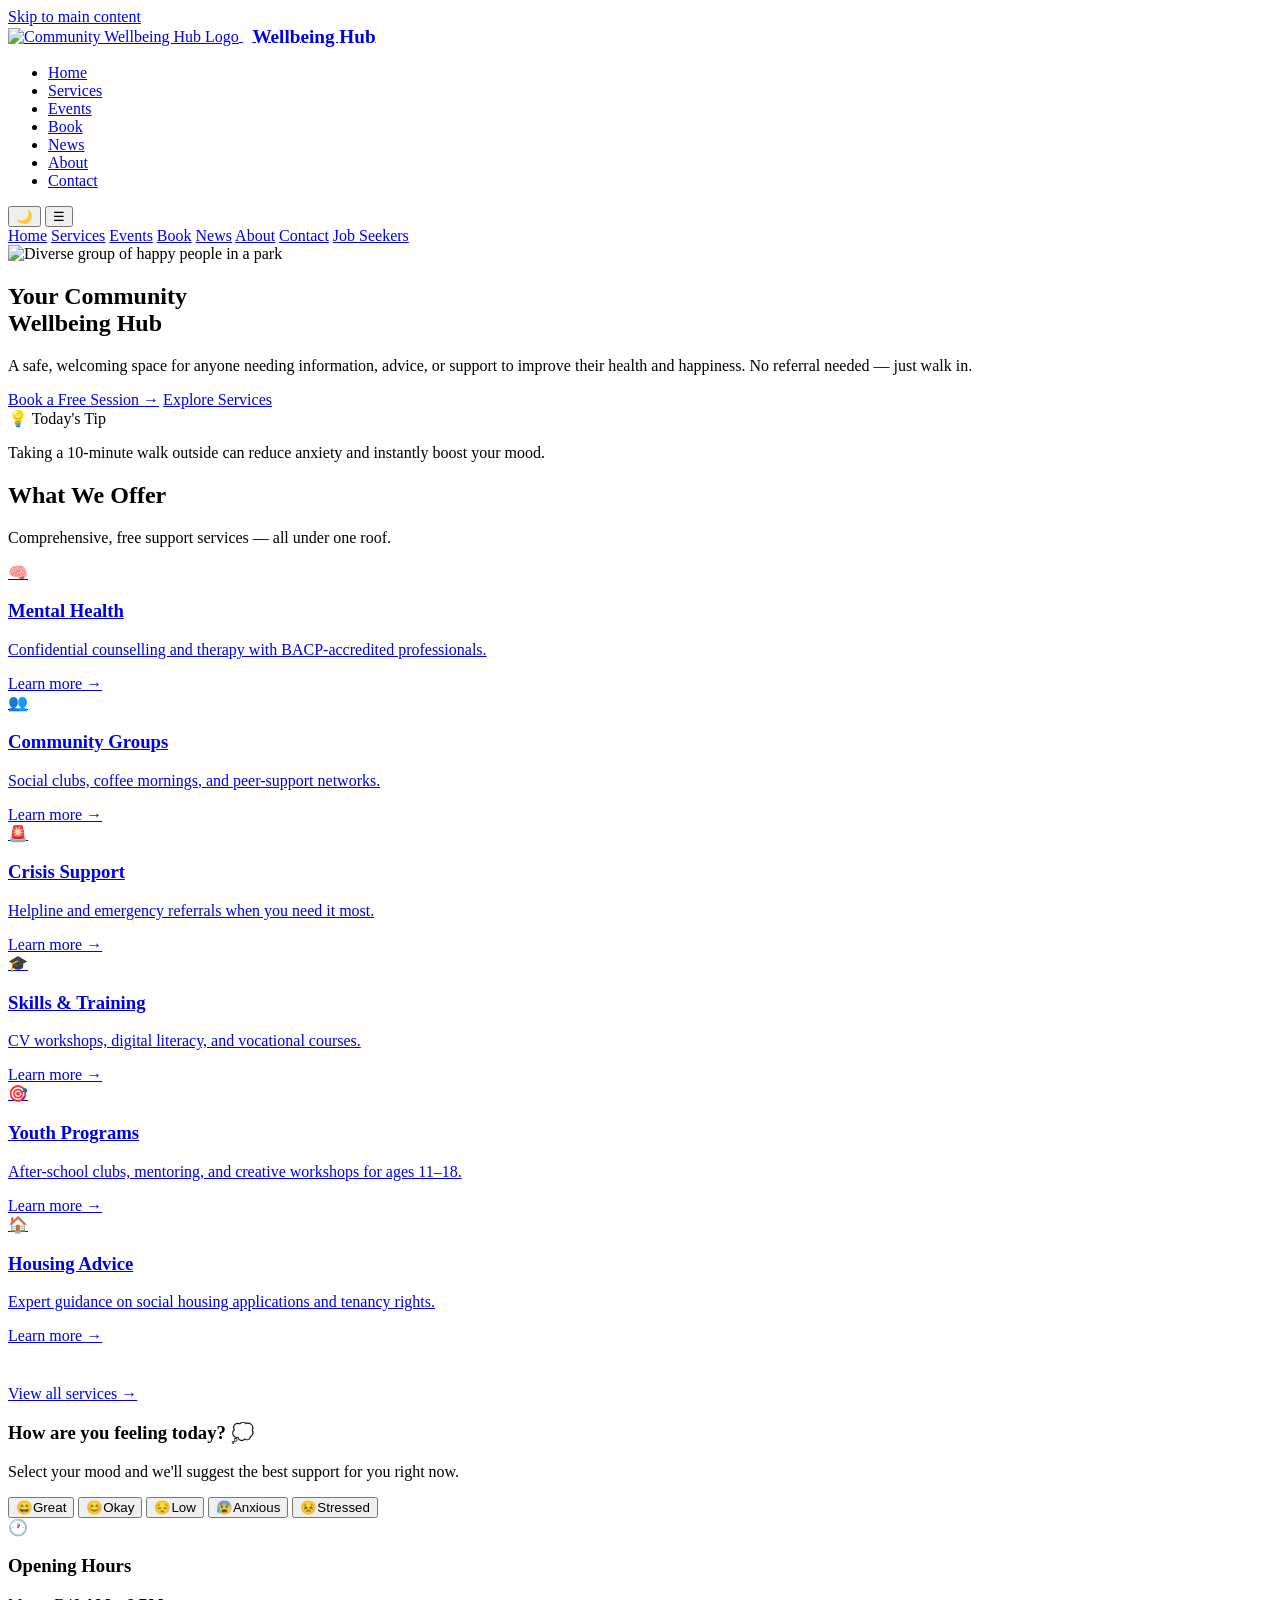
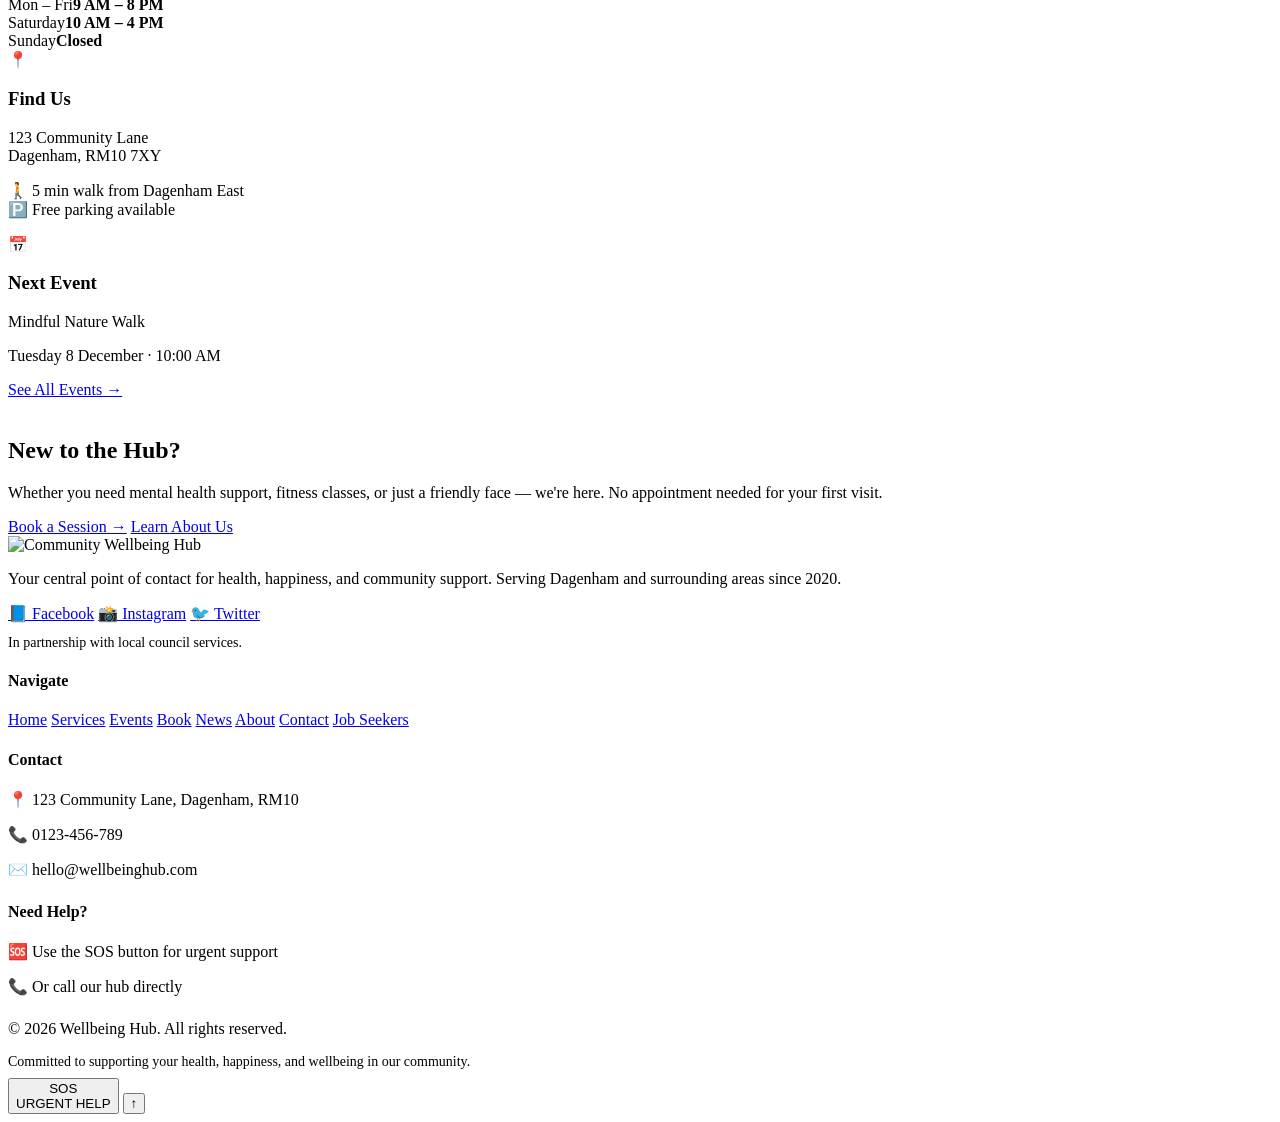
==== index.html @ 2e77ce09 "Add files via upload" ====
﻿<!doctype html>
<html lang="en">
<head>
  <meta charset="UTF-8" />
  <meta name="viewport" content="width=device-width, initial-scale=1.0" />
  <title>Wellbeing Hub – Community Health & Support Centre</title>
  <meta name="description" content="Your local community wellbeing hub in Dagenham. Free mental health support, events, job seekers programmes, and crisis help." />
  <link rel="icon" type="image/png" href="images/logo.png" />
  <meta property="og:title" content="Wellbeing Hub – Community Health & Support Centre" />
  <meta property="og:description" content="Your local community wellbeing hub in Dagenham. Free mental health support, events, job seekers programmes, and crisis help." />
  <meta property="og:image" content="images/hero-community-people.jpg" />
  <meta property="og:type" content="website" />
  <link rel="preconnect" href="https://fonts.googleapis.com" />
  <link href="https://fonts.googleapis.com/css2?family=DM+Serif+Display:ital@0;1&family=Outfit:wght@300;400;500;600;700&display=swap" rel="stylesheet" />
  <link rel="stylesheet" href="css/style.css" />
  <script defer src="js/app.js"></script>
</head>
<body>
  <a href="#main" class="skip-link">Skip to main content</a>

  <!-- HEADER -->
  <header id="site-header">
    <nav>
      <a href="index.html" class="logo">
        <img src="images/logo.png" alt="Community Wellbeing Hub Logo" style="height:48px; width:auto; vertical-align:middle;" />
        <span style="margin-left: 0.5em; vertical-align:middle; font-weight: bold; font-size: 1.2em;">Wellbeing Hub</span>
      </a>
      <ul class="nav-links">
        <li><a href="index.html" aria-current="page">Home</a></li>
        <li><a href="services.html">Services</a></li>
        <li><a href="events.html">Events</a></li>
        <li><a href="booking.html">Book</a></li>
        <li><a href="news.html">News</a></li>
        <li><a href="about.html">About</a></li>
        <li><a href="contact.html">Contact</a></li>
      </ul>
      <div class="nav-right">
        <button class="theme-btn" id="theme-btn" aria-label="Toggle dark mode">🌙</button>
        <button class="menu-btn" id="menu-btn" aria-label="Open menu" aria-expanded="false">☰</button>
      </div>
    </nav>
    <div class="mobile-menu" id="mobile-menu">
      <a href="index.html" aria-current="page">Home</a>
      <a href="services.html">Services</a>
      <a href="events.html">Events</a>
      <a href="booking.html">Book</a>
      <a href="news.html">News</a>
      <a href="about.html">About</a>
      <a href="contact.html">Contact</a>
      <a href="job-seekers.html">Job Seekers</a>
    </div>
  </header>

  <main id="main">
    <!-- HOME PAGE -->
    <!-- Hero -->
    <section class="hero hero-min-height">
      <div class="hero-bg">
        <img src="images/hero-community.jpg" alt="Diverse group of happy people in a park" loading="eager" />
        <div class="hero-overlay"></div>
      </div>
      <div class="container container-width">
        <div class="hero-content">
          <h1>Your Community<br>Wellbeing Hub</h1>
          <p>A safe, welcoming space for anyone needing information, advice, or support to improve their health and happiness. No referral needed — just walk in.</p>
          <div class="btn-group">
            <a href="booking.html" class="btn btn-white">Book a Free Session →</a>
            <a href="services.html" class="btn btn-ghost">Explore Services</a>
          </div>
        </div>
      </div>
    </section>

    <!-- Daily Wellbeing Tip Ticker -->
    <div class="wellbeing-ticker" aria-live="polite" aria-label="Daily wellbeing tip">
      <span class="ticker-label">💡 Today's Tip</span>
      <p class="ticker-text" id="wellbeing-tip"></p>
    </div>

    <!-- What We Offer -->
    <section class="section container">
      <div class="text-center mb-14 fade-up">
        <h2 class="section-title">What We Offer</h2>
        <p class="section-sub">Comprehensive, free support services — all under one roof.</p>
      </div>
      <div class="grid grid-3" style="gap:1.25rem;">
        <a class="svc-card svc-mental fade-up" href="services.html">
          <div class="icon-box icon-primary">🧠</div>
          <h3>Mental Health</h3>
          <p>Confidential counselling and therapy with BACP-accredited professionals.</p>
          <span class="learn-more">Learn more →</span>
        </a>
        <a class="svc-card svc-community fade-up" href="services.html">
          <div class="icon-box icon-secondary">👥</div>
          <h3>Community Groups</h3>
          <p>Social clubs, coffee mornings, and peer-support networks.</p>
          <span class="learn-more">Learn more →</span>
        </a>
        <a class="svc-card svc-crisis fade-up" href="services.html">
          <div class="icon-box icon-danger">🚨</div>
          <h3>Crisis Support</h3>
          <p>Helpline and emergency referrals when you need it most.</p>
          <span class="learn-more">Learn more →</span>
        </a>
        <a class="svc-card svc-skills fade-up" href="job-seekers.html">
          <div class="icon-box icon-accent">🎓</div>
          <h3>Skills & Training</h3>
          <p>CV workshops, digital literacy, and vocational courses.</p>
          <span class="learn-more">Learn more →</span>
        </a>
        <a class="svc-card svc-youth fade-up" href="services.html">
          <div class="icon-box icon-purple">🎯</div>
          <h3>Youth Programs</h3>
          <p>After-school clubs, mentoring, and creative workshops for ages 11–18.</p>
          <span class="learn-more">Learn more →</span>
        </a>
        <a class="svc-card svc-housing fade-up" href="services.html">
          <div class="icon-box icon-teal">🏠</div>
          <h3>Housing Advice</h3>
          <p>Expert guidance on social housing applications and tenancy rights.</p>
          <span class="learn-more">Learn more →</span>
        </a>
      </div>
      <div class="text-center" style="margin-top:2.5rem;">
        <a href="services.html" class="learn-more" style="font-size:1rem;">View all services →</a>
      </div>
    </section>

    <!-- Mood Check-in Widget -->
    <section class="section container padding-top-0">
      <div class="mood-widget fade-up">
        <h3>How are you feeling today? 💭</h3>
        <p>Select your mood and we'll suggest the best support for you right now.</p>
        <div class="mood-options" role="group" aria-label="Mood selector">
          <button class="mood-btn" data-mood="great" aria-label="Feeling great">😄<span>Great</span></button>
          <button class="mood-btn" data-mood="okay" aria-label="Feeling okay">😊<span>Okay</span></button>
          <button class="mood-btn" data-mood="low" aria-label="Feeling low">😔<span>Low</span></button>
          <button class="mood-btn" data-mood="anxious" aria-label="Feeling anxious">😰<span>Anxious</span></button>
          <button class="mood-btn" data-mood="stressed" aria-label="Feeling stressed">😣<span>Stressed</span></button>
        </div>
        <div class="mood-result" id="mood-result" role="region" aria-live="polite"></div>
      </div>
    </section>

    <!-- Info Grid -->
    <section class="section container padding-top-0">
      <div class="grid grid-3">
        <div class="info-card fade-up">
          <div class="icon-box icon-primary">🕐</div>
          <h3>Opening Hours</h3>
          <div class="hours-row"><span>Mon – Fri</span><strong>9 AM – 8 PM</strong></div>
          <div class="hours-row"><span>Saturday</span><strong>10 AM – 4 PM</strong></div>
          <div class="hours-row"><span>Sunday</span><strong class="closed">Closed</strong></div>
        </div>
        <div class="info-card fade-up">
          <div class="icon-box icon-secondary">📍</div>
          <h3>Find Us</h3>
          <p>123 Community Lane<br>Dagenham, RM10 7XY</p>
          <p style="margin-top:.75rem;">🚶 5 min walk from Dagenham East<br>🅿️ Free parking available</p>
        </div>
        <div class="primary-card fade-up">
          <div class="icon-box">📅</div>
          <h3>Next Event</h3>
          <p class="evt-name">Mindful Nature Walk</p>
          <p class="evt-date" id="next-event-date">Loading...</p>
          <a href="events.html" class="pill-btn">See All Events →</a>
        </div>
      </div>
    </section>

    <!-- CTA Banner -->
    <section class="section container padding-top-0">
      <div class="cta-banner fade-up">
        <img src="images/hero-community-cta.jpg" alt="" />
        <div class="cta-overlay" style="background:hsla(150,25%,45%,.87);"></div>
        <div class="cta-content">
          <h2>New to the Hub?</h2>
          <p>Whether you need mental health support, fitness classes, or just a friendly face — we're here. No appointment needed for your first visit.</p>
          <div class="btn-group">
            <a href="booking.html" class="btn btn-primary">Book a Session →</a>
            <a href="about.html" class="btn btn-ghost">Learn About Us</a>
          </div>
        </div>
      </div>
    </section>
  </main>

  <!-- FOOTER -->
  <footer>
    <div class="footer-grid">
      <div>
        <div class="footer-logo">
          <img src="images/logo.png" alt="Community Wellbeing Hub" />
        </div>
        <p>Your central point of contact for health, happiness, and community support. Serving Dagenham and surrounding areas since 2020.</p>
        <div class="social-links">
          <a class="social-link" href="#">📘 Facebook</a>
          <a class="social-link" href="#">📸 Instagram</a>
          <a class="social-link" href="#">🐦 Twitter</a>
        </div>
        <p style="color:var(--muted-fg);font-size:0.875rem;margin-top:.75rem;">In partnership with local council services.</p>
      </div>
      <div>
        <h4>Navigate</h4>
        <div class="footer-links">
          <a href="index.html">Home</a>
          <a href="services.html">Services</a>
          <a href="events.html">Events</a>
          <a href="booking.html">Book</a>
          <a href="news.html">News</a>
          <a href="about.html">About</a>
          <a href="contact.html">Contact</a>
          <a href="job-seekers.html">Job Seekers</a>
        </div>
      </div>
      <div>
        <h4>Contact</h4>
        <div class="footer-contact">
          <p>📍 123 Community Lane, Dagenham, RM10</p>
          <p>📞 0123-456-789</p>
          <p>✉️ hello@wellbeinghub.com</p>
        </div>
        <h4 style="margin-top:1.5rem;">Need Help?</h4>
        <div class="footer-contact">
          <p>🆘 Use the SOS button for urgent support</p>
          <p>📞 Or call our hub directly</p>
        </div>
      </div>
    </div>
    <div class="footer-bottom"><p style="margin:0;padding:0.5rem 0;font-weight:500;color:var(--fg);">© 2026 Wellbeing Hub. All rights reserved.</p><p style="margin:0;padding:0.5rem 0;font-size:0.875rem;color:var(--muted-fg);">Committed to supporting your health, happiness, and wellbeing in our community.</p></div>
  </footer>

  <!-- SOS Button -->
  <button class="sos-btn" onclick="showSOS()" aria-label="Get urgent help">
    <div class="sos-icon">SOS</div>
    URGENT HELP
  </button>

  <!-- Back to Top -->
  <button class="back-to-top" id="back-to-top" aria-label="Back to top">↑</button>

  <script>
    // Next event date
    function getNextTuesday() {
      const today = new Date();
      const day = today.getDay();
      const diff = day <= 2 ? 2 - day : 9 - day;
      const d = new Date(today);
      d.setDate(today.getDate() + (diff === 0 ? 7 : diff));
      return d;
    }
    function fmtDateShort(d) {
      return d.toLocaleDateString('en-GB', { weekday:'long', day:'numeric', month:'long' });
    }
    const el = document.getElementById('next-event-date');
    if (el) el.textContent = fmtDateShort(getNextTuesday()) + ' · 10:00 AM';

    // -- Daily Wellbeing Tip Ticker --------------------------
    const tips = [
      "Taking a 10-minute walk outside can reduce anxiety and instantly boost your mood.",
      "Talking to someone you trust is one of the most powerful things you can do for your mental health.",
      "Small acts of kindness — giving or receiving — release feel-good hormones in your brain.",
      "Good sleep is the foundation of wellbeing. Most adults need 7–9 hours each night.",
      "Deep breathing for just 2 minutes can lower cortisol and calm your nervous system.",
      "Connecting with your local community reduces loneliness and increases life satisfaction.",
      "It's okay to ask for help — reaching out is a sign of strength, not weakness.",
      "Spending time in green spaces lowers blood pressure and reduces stress hormones.",
      "Writing 3 things you're grateful for each day improves long-term happiness.",
      "Even gentle stretching for 10 minutes improves both your mood and focus."
    ];
    const tipEl = document.getElementById('wellbeing-tip');
    if (tipEl) {
      let tipIndex = new Date().getDay() % tips.length;
      tipEl.textContent = tips[tipIndex];
      setTimeout(() => tipEl.classList.add('show'), 150);
      setInterval(() => {
        tipEl.classList.remove('show');
        setTimeout(() => {
          tipIndex = (tipIndex + 1) % tips.length;
          tipEl.textContent = tips[tipIndex];
          tipEl.classList.add('show');
        }, 650);
      }, 8000);
    }

    // -- Mood Check-in Widget --------------------------------
    const moodData = {
      great:   { emoji: '😄', title: 'Wonderful! Keep that energy going!', text: 'Share the good vibes → join one of our community groups or social events this week.', link: 'events.html', cta: 'See Events →' },
      okay:    { emoji: '😊', title: "That's perfectly fine.", text: 'Our social activities and community groups are a great way to lift your spirits a little more.', link: 'events.html', cta: 'Browse Events →' },
      low:     { emoji: '😔', title: "We're here for you.", text: 'When you\'re feeling low, talking to someone really helps. Our mental health team offers free, confidential support.', link: 'services.html', cta: 'Get Support →' },
      anxious: { emoji: '😰', title: "You're not alone.", text: 'Anxiety is very common. Our counselling and mindfulness sessions are a safe, judgement-free space for you.', link: 'booking.html', cta: 'Book a Free Session →' },
      stressed:{ emoji: '😣', title: "Let's ease that pressure.", text: 'Our wellbeing sessions, yoga classes, and drop-in support can give you real relief today.', link: 'booking.html', cta: 'Book a Free Session →' }
    };
    document.querySelectorAll('.mood-btn').forEach(btn => {
      btn.addEventListener('click', () => {
        document.querySelectorAll('.mood-btn').forEach(b => b.classList.remove('selected'));
        btn.classList.add('selected');
        const data = moodData[btn.dataset.mood];
        const result = document.getElementById('mood-result');
        if (result && data) {
          result.classList.remove('show');
          setTimeout(() => {
            result.innerHTML = `<h4>${data.emoji} ${data.title}</h4><p>${data.text}</p><a href="${data.link}" class="pill-btn">${data.cta}</a>`;
            result.classList.add('show');
          }, 50);
        }
      });
    });
  </script>
</body>
</html>
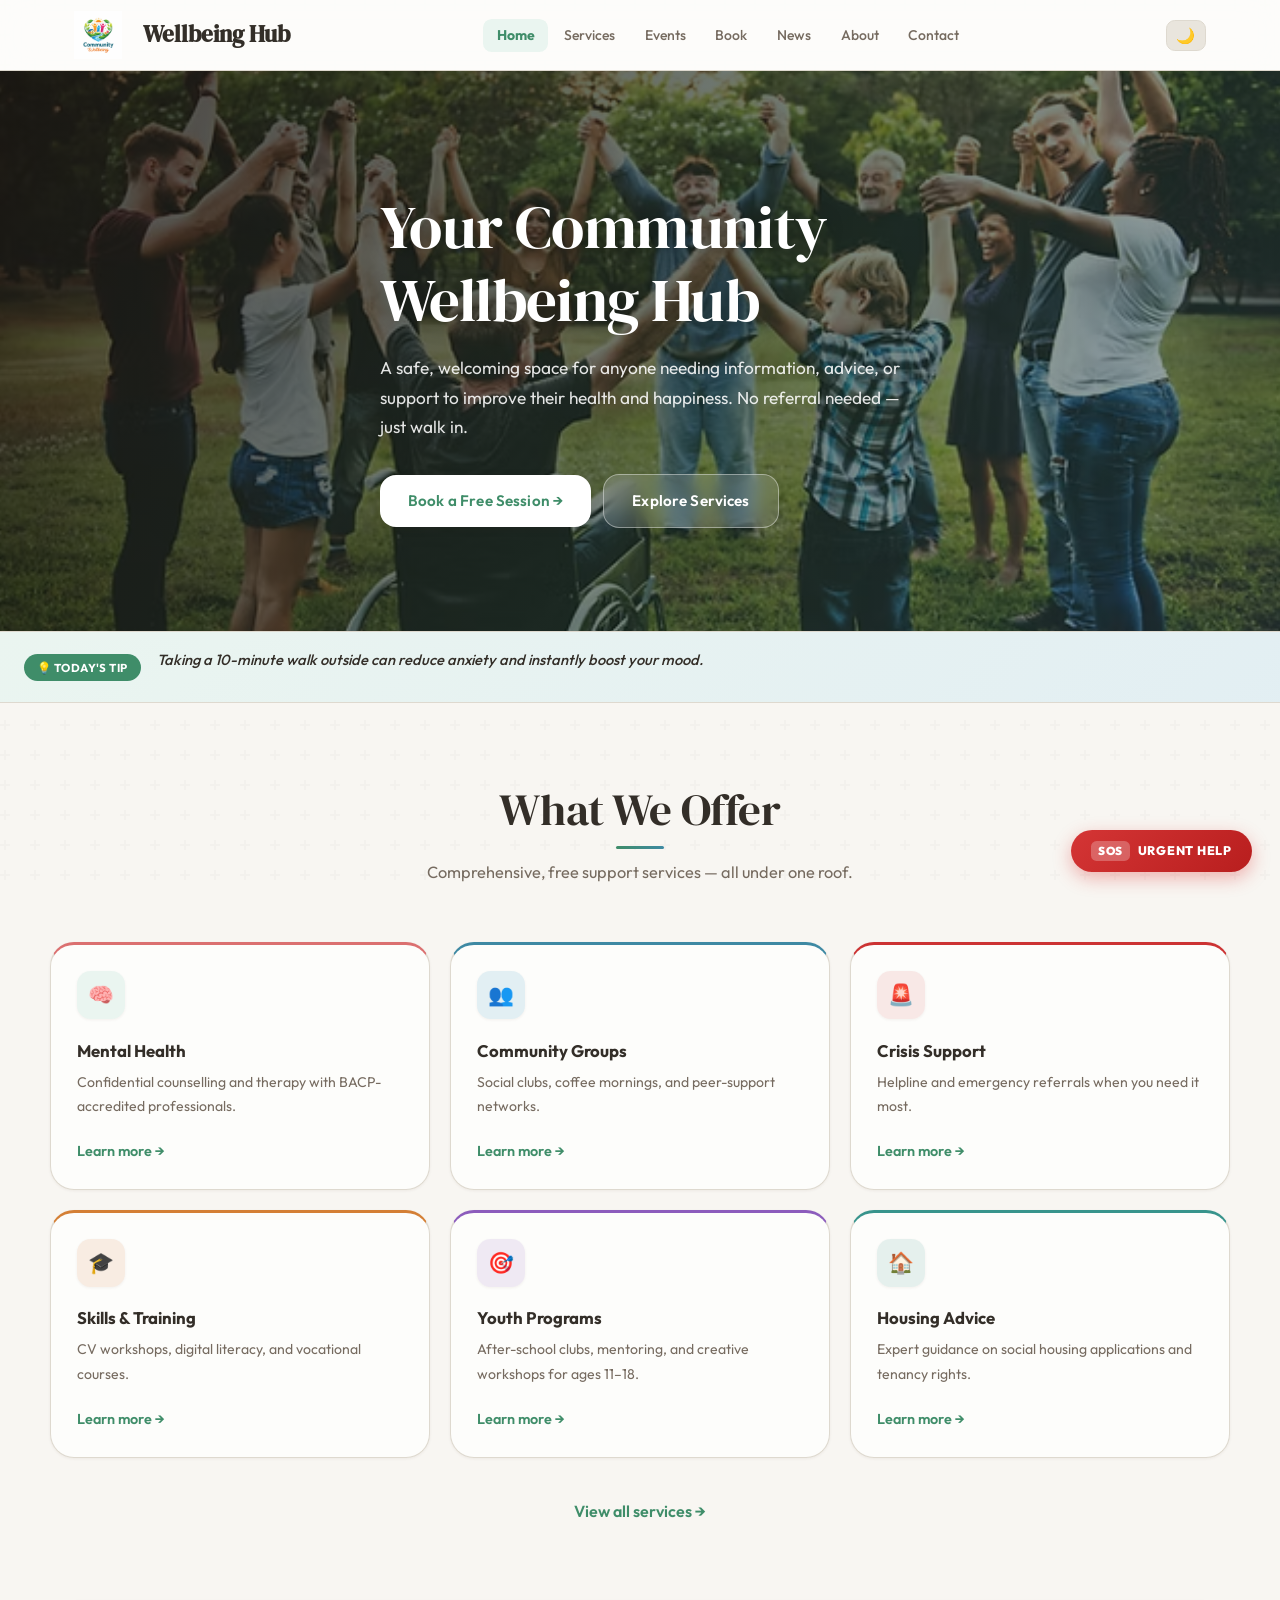
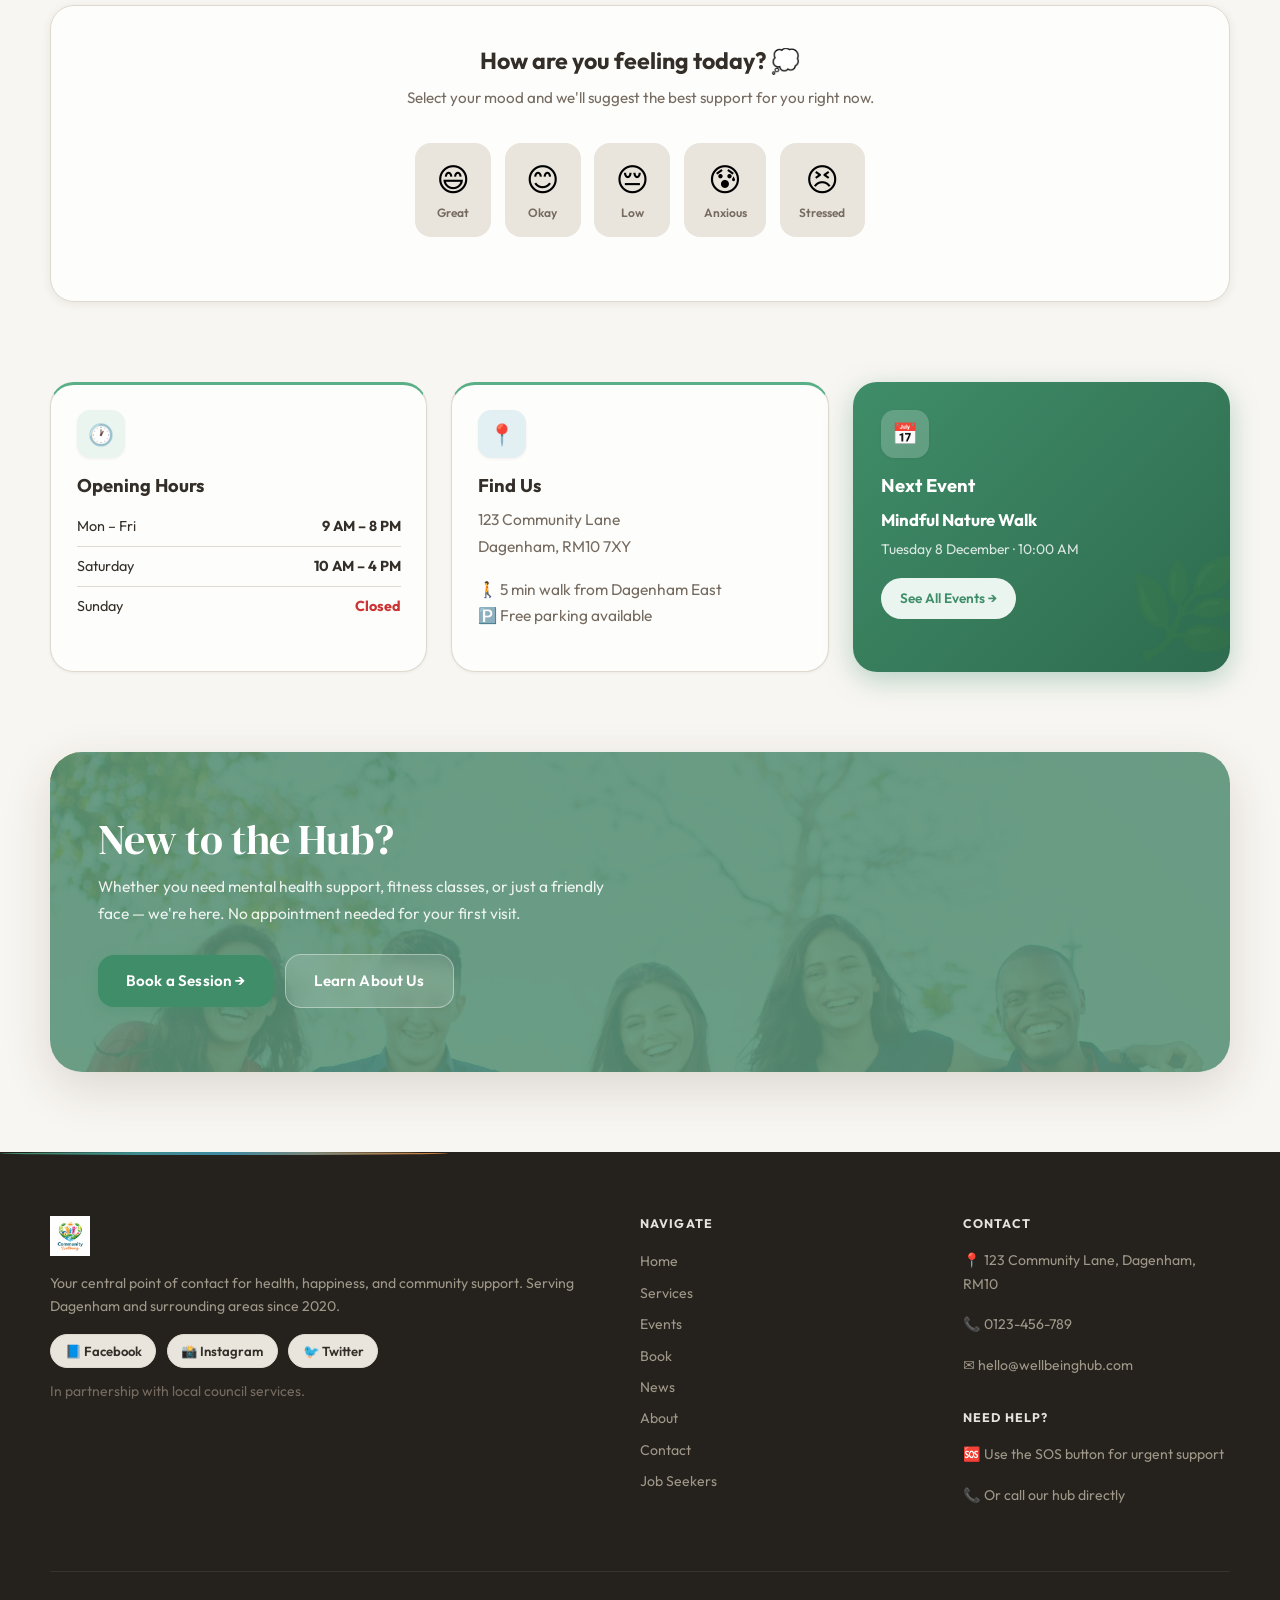
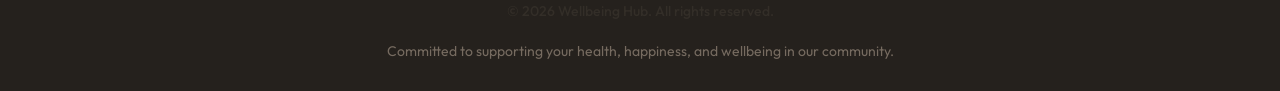
==== commit bed297b1: "Improve SEO, accessibility, and image loading" ====
--- a/index.html
+++ b/index.html
@@ -1,315 +1,323 @@
-﻿<!doctype html>
-<html lang="en">
-<head>
-  <meta charset="UTF-8" />
-  <meta name="viewport" content="width=device-width, initial-scale=1.0" />
-  <title>Wellbeing Hub – Community Health & Support Centre</title>
-  <meta name="description" content="Your local community wellbeing hub in Dagenham. Free mental health support, events, job seekers programmes, and crisis help." />
-  <link rel="icon" type="image/png" href="images/logo.png" />
-  <meta property="og:title" content="Wellbeing Hub – Community Health & Support Centre" />
-  <meta property="og:description" content="Your local community wellbeing hub in Dagenham. Free mental health support, events, job seekers programmes, and crisis help." />
-  <meta property="og:image" content="images/hero-community-people.jpg" />
-  <meta property="og:type" content="website" />
-  <link rel="preconnect" href="https://fonts.googleapis.com" />
-  <link href="https://fonts.googleapis.com/css2?family=DM+Serif+Display:ital@0;1&family=Outfit:wght@300;400;500;600;700&display=swap" rel="stylesheet" />
-  <link rel="stylesheet" href="css/style.css" />
-  <script defer src="js/app.js"></script>
-</head>
-<body>
-  <a href="#main" class="skip-link">Skip to main content</a>
-
-  <!-- HEADER -->
-  <header id="site-header">
-    <nav>
-      <a href="index.html" class="logo">
-        <img src="images/logo.png" alt="Community Wellbeing Hub Logo" style="height:48px; width:auto; vertical-align:middle;" />
-        <span style="margin-left: 0.5em; vertical-align:middle; font-weight: bold; font-size: 1.2em;">Wellbeing Hub</span>
-      </a>
-      <ul class="nav-links">
-        <li><a href="index.html" aria-current="page">Home</a></li>
-        <li><a href="services.html">Services</a></li>
-        <li><a href="events.html">Events</a></li>
-        <li><a href="booking.html">Book</a></li>
-        <li><a href="news.html">News</a></li>
-        <li><a href="about.html">About</a></li>
-        <li><a href="contact.html">Contact</a></li>
-      </ul>
-      <div class="nav-right">
-        <button class="theme-btn" id="theme-btn" aria-label="Toggle dark mode">🌙</button>
-        <button class="menu-btn" id="menu-btn" aria-label="Open menu" aria-expanded="false">☰</button>
-      </div>
-    </nav>
-    <div class="mobile-menu" id="mobile-menu">
-      <a href="index.html" aria-current="page">Home</a>
-      <a href="services.html">Services</a>
-      <a href="events.html">Events</a>
-      <a href="booking.html">Book</a>
-      <a href="news.html">News</a>
-      <a href="about.html">About</a>
-      <a href="contact.html">Contact</a>
-      <a href="job-seekers.html">Job Seekers</a>
-    </div>
-  </header>
-
-  <main id="main">
-    <!-- HOME PAGE -->
-    <!-- Hero -->
-    <section class="hero hero-min-height">
-      <div class="hero-bg">
-        <img src="images/hero-community.jpg" alt="Diverse group of happy people in a park" loading="eager" />
-        <div class="hero-overlay"></div>
-      </div>
-      <div class="container container-width">
-        <div class="hero-content">
-          <h1>Your Community<br>Wellbeing Hub</h1>
-          <p>A safe, welcoming space for anyone needing information, advice, or support to improve their health and happiness. No referral needed — just walk in.</p>
-          <div class="btn-group">
-            <a href="booking.html" class="btn btn-white">Book a Free Session →</a>
-            <a href="services.html" class="btn btn-ghost">Explore Services</a>
-          </div>
-        </div>
-      </div>
-    </section>
-
-    <!-- Daily Wellbeing Tip Ticker -->
-    <div class="wellbeing-ticker" aria-live="polite" aria-label="Daily wellbeing tip">
-      <span class="ticker-label">💡 Today's Tip</span>
-      <p class="ticker-text" id="wellbeing-tip"></p>
-    </div>
-
-    <!-- What We Offer -->
-    <section class="section container">
-      <div class="text-center mb-14 fade-up">
-        <h2 class="section-title">What We Offer</h2>
-        <p class="section-sub">Comprehensive, free support services — all under one roof.</p>
-      </div>
-      <div class="grid grid-3" style="gap:1.25rem;">
-        <a class="svc-card svc-mental fade-up" href="services.html">
-          <div class="icon-box icon-primary">🧠</div>
-          <h3>Mental Health</h3>
-          <p>Confidential counselling and therapy with BACP-accredited professionals.</p>
-          <span class="learn-more">Learn more →</span>
-        </a>
-        <a class="svc-card svc-community fade-up" href="services.html">
-          <div class="icon-box icon-secondary">👥</div>
-          <h3>Community Groups</h3>
-          <p>Social clubs, coffee mornings, and peer-support networks.</p>
-          <span class="learn-more">Learn more →</span>
-        </a>
-        <a class="svc-card svc-crisis fade-up" href="services.html">
-          <div class="icon-box icon-danger">🚨</div>
-          <h3>Crisis Support</h3>
-          <p>Helpline and emergency referrals when you need it most.</p>
-          <span class="learn-more">Learn more →</span>
-        </a>
-        <a class="svc-card svc-skills fade-up" href="job-seekers.html">
-          <div class="icon-box icon-accent">🎓</div>
-          <h3>Skills & Training</h3>
-          <p>CV workshops, digital literacy, and vocational courses.</p>
-          <span class="learn-more">Learn more →</span>
-        </a>
-        <a class="svc-card svc-youth fade-up" href="services.html">
-          <div class="icon-box icon-purple">🎯</div>
-          <h3>Youth Programs</h3>
-          <p>After-school clubs, mentoring, and creative workshops for ages 11–18.</p>
-          <span class="learn-more">Learn more →</span>
-        </a>
-        <a class="svc-card svc-housing fade-up" href="services.html">
-          <div class="icon-box icon-teal">🏠</div>
-          <h3>Housing Advice</h3>
-          <p>Expert guidance on social housing applications and tenancy rights.</p>
-          <span class="learn-more">Learn more →</span>
-        </a>
-      </div>
-      <div class="text-center" style="margin-top:2.5rem;">
-        <a href="services.html" class="learn-more" style="font-size:1rem;">View all services →</a>
-      </div>
-    </section>
-
-    <!-- Mood Check-in Widget -->
-    <section class="section container padding-top-0">
-      <div class="mood-widget fade-up">
-        <h3>How are you feeling today? 💭</h3>
-        <p>Select your mood and we'll suggest the best support for you right now.</p>
-        <div class="mood-options" role="group" aria-label="Mood selector">
-          <button class="mood-btn" data-mood="great" aria-label="Feeling great">😄<span>Great</span></button>
-          <button class="mood-btn" data-mood="okay" aria-label="Feeling okay">😊<span>Okay</span></button>
-          <button class="mood-btn" data-mood="low" aria-label="Feeling low">😔<span>Low</span></button>
-          <button class="mood-btn" data-mood="anxious" aria-label="Feeling anxious">😰<span>Anxious</span></button>
-          <button class="mood-btn" data-mood="stressed" aria-label="Feeling stressed">😣<span>Stressed</span></button>
-        </div>
-        <div class="mood-result" id="mood-result" role="region" aria-live="polite"></div>
-      </div>
-    </section>
-
-    <!-- Info Grid -->
-    <section class="section container padding-top-0">
-      <div class="grid grid-3">
-        <div class="info-card fade-up">
-          <div class="icon-box icon-primary">🕐</div>
-          <h3>Opening Hours</h3>
-          <div class="hours-row"><span>Mon – Fri</span><strong>9 AM – 8 PM</strong></div>
-          <div class="hours-row"><span>Saturday</span><strong>10 AM – 4 PM</strong></div>
-          <div class="hours-row"><span>Sunday</span><strong class="closed">Closed</strong></div>
-        </div>
-        <div class="info-card fade-up">
-          <div class="icon-box icon-secondary">📍</div>
-          <h3>Find Us</h3>
-          <p>123 Community Lane<br>Dagenham, RM10 7XY</p>
-          <p style="margin-top:.75rem;">🚶 5 min walk from Dagenham East<br>🅿️ Free parking available</p>
-        </div>
-        <div class="primary-card fade-up">
-          <div class="icon-box">📅</div>
-          <h3>Next Event</h3>
-          <p class="evt-name">Mindful Nature Walk</p>
-          <p class="evt-date" id="next-event-date">Loading...</p>
-          <a href="events.html" class="pill-btn">See All Events →</a>
-        </div>
-      </div>
-    </section>
-
-    <!-- CTA Banner -->
-    <section class="section container padding-top-0">
-      <div class="cta-banner fade-up">
-        <img src="images/hero-community-cta.jpg" alt="" />
-        <div class="cta-overlay" style="background:hsla(150,25%,45%,.87);"></div>
-        <div class="cta-content">
-          <h2>New to the Hub?</h2>
-          <p>Whether you need mental health support, fitness classes, or just a friendly face — we're here. No appointment needed for your first visit.</p>
-          <div class="btn-group">
-            <a href="booking.html" class="btn btn-primary">Book a Session →</a>
-            <a href="about.html" class="btn btn-ghost">Learn About Us</a>
-          </div>
-        </div>
-      </div>
-    </section>
-  </main>
-
-  <!-- FOOTER -->
-  <footer>
-    <div class="footer-grid">
-      <div>
-        <div class="footer-logo">
-          <img src="images/logo.png" alt="Community Wellbeing Hub" />
-        </div>
-        <p>Your central point of contact for health, happiness, and community support. Serving Dagenham and surrounding areas since 2020.</p>
-        <div class="social-links">
-          <a class="social-link" href="#">📘 Facebook</a>
-          <a class="social-link" href="#">📸 Instagram</a>
-          <a class="social-link" href="#">🐦 Twitter</a>
-        </div>
-        <p style="color:var(--muted-fg);font-size:0.875rem;margin-top:.75rem;">In partnership with local council services.</p>
-      </div>
-      <div>
-        <h4>Navigate</h4>
-        <div class="footer-links">
-          <a href="index.html">Home</a>
-          <a href="services.html">Services</a>
-          <a href="events.html">Events</a>
-          <a href="booking.html">Book</a>
-          <a href="news.html">News</a>
-          <a href="about.html">About</a>
-          <a href="contact.html">Contact</a>
-          <a href="job-seekers.html">Job Seekers</a>
-        </div>
-      </div>
-      <div>
-        <h4>Contact</h4>
-        <div class="footer-contact">
-          <p>📍 123 Community Lane, Dagenham, RM10</p>
-          <p>📞 0123-456-789</p>
-          <p>✉️ hello@wellbeinghub.com</p>
-        </div>
-        <h4 style="margin-top:1.5rem;">Need Help?</h4>
-        <div class="footer-contact">
-          <p>🆘 Use the SOS button for urgent support</p>
-          <p>📞 Or call our hub directly</p>
-        </div>
-      </div>
-    </div>
-    <div class="footer-bottom"><p style="margin:0;padding:0.5rem 0;font-weight:500;color:var(--fg);">© 2026 Wellbeing Hub. All rights reserved.</p><p style="margin:0;padding:0.5rem 0;font-size:0.875rem;color:var(--muted-fg);">Committed to supporting your health, happiness, and wellbeing in our community.</p></div>
-  </footer>
-
-  <!-- SOS Button -->
-  <button class="sos-btn" onclick="showSOS()" aria-label="Get urgent help">
-    <div class="sos-icon">SOS</div>
-    URGENT HELP
-  </button>
-
-  <!-- Back to Top -->
-  <button class="back-to-top" id="back-to-top" aria-label="Back to top">↑</button>
-
-  <script>
-    // Next event date
-    function getNextTuesday() {
-      const today = new Date();
-      const day = today.getDay();
-      const diff = day <= 2 ? 2 - day : 9 - day;
-      const d = new Date(today);
-      d.setDate(today.getDate() + (diff === 0 ? 7 : diff));
-      return d;
-    }
-    function fmtDateShort(d) {
-      return d.toLocaleDateString('en-GB', { weekday:'long', day:'numeric', month:'long' });
-    }
-    const el = document.getElementById('next-event-date');
-    if (el) el.textContent = fmtDateShort(getNextTuesday()) + ' · 10:00 AM';
-
-    // -- Daily Wellbeing Tip Ticker --------------------------
-    const tips = [
-      "Taking a 10-minute walk outside can reduce anxiety and instantly boost your mood.",
-      "Talking to someone you trust is one of the most powerful things you can do for your mental health.",
-      "Small acts of kindness — giving or receiving — release feel-good hormones in your brain.",
-      "Good sleep is the foundation of wellbeing. Most adults need 7–9 hours each night.",
-      "Deep breathing for just 2 minutes can lower cortisol and calm your nervous system.",
-      "Connecting with your local community reduces loneliness and increases life satisfaction.",
-      "It's okay to ask for help — reaching out is a sign of strength, not weakness.",
-      "Spending time in green spaces lowers blood pressure and reduces stress hormones.",
-      "Writing 3 things you're grateful for each day improves long-term happiness.",
-      "Even gentle stretching for 10 minutes improves both your mood and focus."
-    ];
-    const tipEl = document.getElementById('wellbeing-tip');
-    if (tipEl) {
-      let tipIndex = new Date().getDay() % tips.length;
-      tipEl.textContent = tips[tipIndex];
-      setTimeout(() => tipEl.classList.add('show'), 150);
-      setInterval(() => {
-        tipEl.classList.remove('show');
-        setTimeout(() => {
-          tipIndex = (tipIndex + 1) % tips.length;
-          tipEl.textContent = tips[tipIndex];
-          tipEl.classList.add('show');
-        }, 650);
-      }, 8000);
-    }
-
-    // -- Mood Check-in Widget --------------------------------
-    const moodData = {
-      great:   { emoji: '😄', title: 'Wonderful! Keep that energy going!', text: 'Share the good vibes → join one of our community groups or social events this week.', link: 'events.html', cta: 'See Events →' },
-      okay:    { emoji: '😊', title: "That's perfectly fine.", text: 'Our social activities and community groups are a great way to lift your spirits a little more.', link: 'events.html', cta: 'Browse Events →' },
-      low:     { emoji: '😔', title: "We're here for you.", text: 'When you\'re feeling low, talking to someone really helps. Our mental health team offers free, confidential support.', link: 'services.html', cta: 'Get Support →' },
-      anxious: { emoji: '😰', title: "You're not alone.", text: 'Anxiety is very common. Our counselling and mindfulness sessions are a safe, judgement-free space for you.', link: 'booking.html', cta: 'Book a Free Session →' },
-      stressed:{ emoji: '😣', title: "Let's ease that pressure.", text: 'Our wellbeing sessions, yoga classes, and drop-in support can give you real relief today.', link: 'booking.html', cta: 'Book a Free Session →' }
-    };
-    document.querySelectorAll('.mood-btn').forEach(btn => {
-      btn.addEventListener('click', () => {
-        document.querySelectorAll('.mood-btn').forEach(b => b.classList.remove('selected'));
-        btn.classList.add('selected');
-        const data = moodData[btn.dataset.mood];
-        const result = document.getElementById('mood-result');
-        if (result && data) {
-          result.classList.remove('show');
-          setTimeout(() => {
-            result.innerHTML = `<h4>${data.emoji} ${data.title}</h4><p>${data.text}</p><a href="${data.link}" class="pill-btn">${data.cta}</a>`;
-            result.classList.add('show');
-          }, 50);
-        }
-      });
-    });
-  </script>
-</body>
-</html>
-
-
-
-
+﻿<!doctype html>
+<html lang="en">
+<head>
+  <meta charset="UTF-8" />
+  <meta name="viewport" content="width=device-width, initial-scale=1.0" />
+  <title>Wellbeing Hub – Community Health & Support Centre</title>
+  <meta name="description" content="Your local community wellbeing hub in Dagenham. Free mental health support, events, job seekers programmes, and crisis help." />
+  <link rel="icon" type="image/png" href="images/logo.png" />
+  <meta name="theme-color" content="#3f8f67" />
+  <meta property="og:title" content="Wellbeing Hub – Community Health & Support Centre" />
+  <meta property="og:description" content="Your local community wellbeing hub in Dagenham. Free mental health support, events, job seekers programmes, and crisis help." />
+  <meta property="og:image" content="images/hero-community-people.jpg" />
+  <meta property="og:url" content="https://prayogbhattarai.github.io/community-wellbeing-hub/" />
+  <meta property="og:type" content="website" />
+  <meta name="twitter:card" content="summary_large_image" />
+  <meta name="twitter:title" content="Wellbeing Hub – Community Health & Support Centre" />
+  <meta name="twitter:description" content="Your local community wellbeing hub in Dagenham. Free mental health support, events, job seekers programmes, and crisis help." />
+  <meta name="twitter:image" content="images/hero-community-people.jpg" />
+  <link rel="canonical" href="https://prayogbhattarai.github.io/community-wellbeing-hub/" />
+  <link rel="preconnect" href="https://fonts.googleapis.com" />
+  <link rel="preconnect" href="https://fonts.gstatic.com" crossorigin />
+  <link href="https://fonts.googleapis.com/css2?family=DM+Serif+Display:ital@0;1&family=Outfit:wght@300;400;500;600;700&display=swap" rel="stylesheet" />
+  <link rel="stylesheet" href="css/style.css" />
+  <script defer src="js/app.js"></script>
+</head>
+<body>
+  <a href="#main" class="skip-link">Skip to main content</a>
+
+  <!-- HEADER -->
+  <header id="site-header">
+    <nav>
+      <a href="index.html" class="logo">
+        <img src="images/logo.png" alt="Community Wellbeing Hub Logo" style="height:48px; width:auto; vertical-align:middle;" />
+        <span style="margin-left: 0.5em; vertical-align:middle; font-weight: bold; font-size: 1.2em;">Wellbeing Hub</span>
+      </a>
+      <ul class="nav-links">
+        <li><a href="index.html" aria-current="page">Home</a></li>
+        <li><a href="services.html">Services</a></li>
+        <li><a href="events.html">Events</a></li>
+        <li><a href="booking.html">Book</a></li>
+        <li><a href="news.html">News</a></li>
+        <li><a href="about.html">About</a></li>
+        <li><a href="contact.html">Contact</a></li>
+      </ul>
+      <div class="nav-right">
+        <button class="theme-btn" id="theme-btn" aria-label="Toggle dark mode">🌙</button>
+        <button class="menu-btn" id="menu-btn" aria-label="Open menu" aria-expanded="false">☰</button>
+      </div>
+    </nav>
+    <div class="mobile-menu" id="mobile-menu">
+      <a href="index.html" aria-current="page">Home</a>
+      <a href="services.html">Services</a>
+      <a href="events.html">Events</a>
+      <a href="booking.html">Book</a>
+      <a href="news.html">News</a>
+      <a href="about.html">About</a>
+      <a href="contact.html">Contact</a>
+      <a href="job-seekers.html">Job Seekers</a>
+    </div>
+  </header>
+
+  <main id="main">
+    <!-- HOME PAGE -->
+    <!-- Hero -->
+    <section class="hero hero-min-height">
+      <div class="hero-bg">
+        <img src="images/hero-community.jpg" alt="Diverse group of happy people in a park" loading="eager" fetchpriority="high" decoding="async" />
+        <div class="hero-overlay"></div>
+      </div>
+      <div class="container container-width">
+        <div class="hero-content">
+          <h1>Your Community<br>Wellbeing Hub</h1>
+          <p>A safe, welcoming space for anyone needing information, advice, or support to improve their health and happiness. No referral needed — just walk in.</p>
+          <div class="btn-group">
+            <a href="booking.html" class="btn btn-white">Book a Free Session →</a>
+            <a href="services.html" class="btn btn-ghost">Explore Services</a>
+          </div>
+        </div>
+      </div>
+    </section>
+
+    <!-- Daily Wellbeing Tip Ticker -->
+    <div class="wellbeing-ticker" aria-live="polite" aria-label="Daily wellbeing tip">
+      <span class="ticker-label">💡 Today's Tip</span>
+      <p class="ticker-text" id="wellbeing-tip"></p>
+    </div>
+
+    <!-- What We Offer -->
+    <section class="section container">
+      <div class="text-center mb-14 fade-up">
+        <h2 class="section-title">What We Offer</h2>
+        <p class="section-sub">Comprehensive, free support services — all under one roof.</p>
+      </div>
+      <div class="grid grid-3" style="gap:1.25rem;">
+        <a class="svc-card svc-mental fade-up" href="services.html">
+          <div class="icon-box icon-primary">🧠</div>
+          <h3>Mental Health</h3>
+          <p>Confidential counselling and therapy with BACP-accredited professionals.</p>
+          <span class="learn-more">Learn more →</span>
+        </a>
+        <a class="svc-card svc-community fade-up" href="services.html">
+          <div class="icon-box icon-secondary">👥</div>
+          <h3>Community Groups</h3>
+          <p>Social clubs, coffee mornings, and peer-support networks.</p>
+          <span class="learn-more">Learn more →</span>
+        </a>
+        <a class="svc-card svc-crisis fade-up" href="services.html">
+          <div class="icon-box icon-danger">🚨</div>
+          <h3>Crisis Support</h3>
+          <p>Helpline and emergency referrals when you need it most.</p>
+          <span class="learn-more">Learn more →</span>
+        </a>
+        <a class="svc-card svc-skills fade-up" href="job-seekers.html">
+          <div class="icon-box icon-accent">🎓</div>
+          <h3>Skills & Training</h3>
+          <p>CV workshops, digital literacy, and vocational courses.</p>
+          <span class="learn-more">Learn more →</span>
+        </a>
+        <a class="svc-card svc-youth fade-up" href="services.html">
+          <div class="icon-box icon-purple">🎯</div>
+          <h3>Youth Programs</h3>
+          <p>After-school clubs, mentoring, and creative workshops for ages 11–18.</p>
+          <span class="learn-more">Learn more →</span>
+        </a>
+        <a class="svc-card svc-housing fade-up" href="services.html">
+          <div class="icon-box icon-teal">🏠</div>
+          <h3>Housing Advice</h3>
+          <p>Expert guidance on social housing applications and tenancy rights.</p>
+          <span class="learn-more">Learn more →</span>
+        </a>
+      </div>
+      <div class="text-center" style="margin-top:2.5rem;">
+        <a href="services.html" class="learn-more" style="font-size:1rem;">View all services →</a>
+      </div>
+    </section>
+
+    <!-- Mood Check-in Widget -->
+    <section class="section container padding-top-0">
+      <div class="mood-widget fade-up">
+        <h3>How are you feeling today? 💭</h3>
+        <p>Select your mood and we'll suggest the best support for you right now.</p>
+        <div class="mood-options" role="group" aria-label="Mood selector">
+          <button class="mood-btn" data-mood="great" aria-label="Feeling great">😄<span>Great</span></button>
+          <button class="mood-btn" data-mood="okay" aria-label="Feeling okay">😊<span>Okay</span></button>
+          <button class="mood-btn" data-mood="low" aria-label="Feeling low">😔<span>Low</span></button>
+          <button class="mood-btn" data-mood="anxious" aria-label="Feeling anxious">😰<span>Anxious</span></button>
+          <button class="mood-btn" data-mood="stressed" aria-label="Feeling stressed">😣<span>Stressed</span></button>
+        </div>
+        <div class="mood-result" id="mood-result" role="region" aria-live="polite"></div>
+      </div>
+    </section>
+
+    <!-- Info Grid -->
+    <section class="section container padding-top-0">
+      <div class="grid grid-3">
+        <div class="info-card fade-up">
+          <div class="icon-box icon-primary">🕐</div>
+          <h3>Opening Hours</h3>
+          <div class="hours-row"><span>Mon – Fri</span><strong>9 AM – 8 PM</strong></div>
+          <div class="hours-row"><span>Saturday</span><strong>10 AM – 4 PM</strong></div>
+          <div class="hours-row"><span>Sunday</span><strong class="closed">Closed</strong></div>
+        </div>
+        <div class="info-card fade-up">
+          <div class="icon-box icon-secondary">📍</div>
+          <h3>Find Us</h3>
+          <p>123 Community Lane<br>Dagenham, RM10 7XY</p>
+          <p style="margin-top:.75rem;">🚶 5 min walk from Dagenham East<br>🅿️ Free parking available</p>
+        </div>
+        <div class="primary-card fade-up">
+          <div class="icon-box">📅</div>
+          <h3>Next Event</h3>
+          <p class="evt-name">Mindful Nature Walk</p>
+          <p class="evt-date" id="next-event-date">Loading...</p>
+          <a href="events.html" class="pill-btn">See All Events →</a>
+        </div>
+      </div>
+    </section>
+
+    <!-- CTA Banner -->
+    <section class="section container padding-top-0">
+      <div class="cta-banner fade-up">
+        <img src="images/hero-community-cta.jpg" alt="" aria-hidden="true" loading="lazy" decoding="async" />
+        <div class="cta-overlay" style="background:hsla(150,25%,45%,.87);"></div>
+        <div class="cta-content">
+          <h2>New to the Hub?</h2>
+          <p>Whether you need mental health support, fitness classes, or just a friendly face — we're here. No appointment needed for your first visit.</p>
+          <div class="btn-group">
+            <a href="booking.html" class="btn btn-primary">Book a Session →</a>
+            <a href="about.html" class="btn btn-ghost">Learn About Us</a>
+          </div>
+        </div>
+      </div>
+    </section>
+  </main>
+
+  <!-- FOOTER -->
+  <footer>
+    <div class="footer-grid">
+      <div>
+        <div class="footer-logo">
+          <img src="images/logo.png" alt="Community Wellbeing Hub" loading="lazy" decoding="async" />
+        </div>
+        <p>Your central point of contact for health, happiness, and community support. Serving Dagenham and surrounding areas since 2020.</p>
+        <div class="social-links">
+          <a class="social-link" href="#">📘 Facebook</a>
+          <a class="social-link" href="#">📸 Instagram</a>
+          <a class="social-link" href="#">🐦 Twitter</a>
+        </div>
+        <p style="color:var(--muted-fg);font-size:0.875rem;margin-top:.75rem;">In partnership with local council services.</p>
+      </div>
+      <div>
+        <h4>Navigate</h4>
+        <div class="footer-links">
+          <a href="index.html">Home</a>
+          <a href="services.html">Services</a>
+          <a href="events.html">Events</a>
+          <a href="booking.html">Book</a>
+          <a href="news.html">News</a>
+          <a href="about.html">About</a>
+          <a href="contact.html">Contact</a>
+          <a href="job-seekers.html">Job Seekers</a>
+        </div>
+      </div>
+      <div>
+        <h4>Contact</h4>
+        <div class="footer-contact">
+          <p>📍 123 Community Lane, Dagenham, RM10</p>
+          <p>📞 0123-456-789</p>
+          <p>✉️ hello@wellbeinghub.com</p>
+        </div>
+        <h4 style="margin-top:1.5rem;">Need Help?</h4>
+        <div class="footer-contact">
+          <p>🆘 Use the SOS button for urgent support</p>
+          <p>📞 Or call our hub directly</p>
+        </div>
+      </div>
+    </div>
+    <div class="footer-bottom"><p style="margin:0;padding:0.5rem 0;font-weight:500;color:var(--fg);">© 2026 Wellbeing Hub. All rights reserved.</p><p style="margin:0;padding:0.5rem 0;font-size:0.875rem;color:var(--muted-fg);">Committed to supporting your health, happiness, and wellbeing in our community.</p></div>
+  </footer>
+
+  <!-- SOS Button -->
+  <button class="sos-btn" onclick="showSOS()" aria-label="Get urgent help">
+    <div class="sos-icon">SOS</div>
+    URGENT HELP
+  </button>
+
+  <!-- Back to Top -->
+  <button class="back-to-top" id="back-to-top" aria-label="Back to top">↑</button>
+
+  <script>
+    // Next event date
+    function getNextTuesday() {
+      const today = new Date();
+      const day = today.getDay();
+      const diff = day <= 2 ? 2 - day : 9 - day;
+      const d = new Date(today);
+      d.setDate(today.getDate() + (diff === 0 ? 7 : diff));
+      return d;
+    }
+    function fmtDateShort(d) {
+      return d.toLocaleDateString('en-GB', { weekday:'long', day:'numeric', month:'long' });
+    }
+    const el = document.getElementById('next-event-date');
+    if (el) el.textContent = fmtDateShort(getNextTuesday()) + ' · 10:00 AM';
+
+    // -- Daily Wellbeing Tip Ticker --------------------------
+    const tips = [
+      "Taking a 10-minute walk outside can reduce anxiety and instantly boost your mood.",
+      "Talking to someone you trust is one of the most powerful things you can do for your mental health.",
+      "Small acts of kindness — giving or receiving — release feel-good hormones in your brain.",
+      "Good sleep is the foundation of wellbeing. Most adults need 7–9 hours each night.",
+      "Deep breathing for just 2 minutes can lower cortisol and calm your nervous system.",
+      "Connecting with your local community reduces loneliness and increases life satisfaction.",
+      "It's okay to ask for help — reaching out is a sign of strength, not weakness.",
+      "Spending time in green spaces lowers blood pressure and reduces stress hormones.",
+      "Writing 3 things you're grateful for each day improves long-term happiness.",
+      "Even gentle stretching for 10 minutes improves both your mood and focus."
+    ];
+    const tipEl = document.getElementById('wellbeing-tip');
+    if (tipEl) {
+      let tipIndex = new Date().getDay() % tips.length;
+      tipEl.textContent = tips[tipIndex];
+      setTimeout(() => tipEl.classList.add('show'), 150);
+      setInterval(() => {
+        tipEl.classList.remove('show');
+        setTimeout(() => {
+          tipIndex = (tipIndex + 1) % tips.length;
+          tipEl.textContent = tips[tipIndex];
+          tipEl.classList.add('show');
+        }, 650);
+      }, 8000);
+    }
+
+    // -- Mood Check-in Widget --------------------------------
+    const moodData = {
+      great:   { emoji: '😄', title: 'Wonderful! Keep that energy going!', text: 'Share the good vibes → join one of our community groups or social events this week.', link: 'events.html', cta: 'See Events →' },
+      okay:    { emoji: '😊', title: "That's perfectly fine.", text: 'Our social activities and community groups are a great way to lift your spirits a little more.', link: 'events.html', cta: 'Browse Events →' },
+      low:     { emoji: '😔', title: "We're here for you.", text: 'When you\'re feeling low, talking to someone really helps. Our mental health team offers free, confidential support.', link: 'services.html', cta: 'Get Support →' },
+      anxious: { emoji: '😰', title: "You're not alone.", text: 'Anxiety is very common. Our counselling and mindfulness sessions are a safe, judgement-free space for you.', link: 'booking.html', cta: 'Book a Free Session →' },
+      stressed:{ emoji: '😣', title: "Let's ease that pressure.", text: 'Our wellbeing sessions, yoga classes, and drop-in support can give you real relief today.', link: 'booking.html', cta: 'Book a Free Session →' }
+    };
+    document.querySelectorAll('.mood-btn').forEach(btn => {
+      btn.addEventListener('click', () => {
+        document.querySelectorAll('.mood-btn').forEach(b => b.classList.remove('selected'));
+        btn.classList.add('selected');
+        const data = moodData[btn.dataset.mood];
+        const result = document.getElementById('mood-result');
+        if (result && data) {
+          result.classList.remove('show');
+          setTimeout(() => {
+            result.innerHTML = `<h4>${data.emoji} ${data.title}</h4><p>${data.text}</p><a href="${data.link}" class="pill-btn">${data.cta}</a>`;
+            result.classList.add('show');
+          }, 50);
+        }
+      });
+    });
+  </script>
+</body>
+</html>
+
+
+
+
--- a/css/style.css
+++ b/css/style.css
@@ -0,0 +1,2412 @@
+/* ============================================================
+   WELLBEING HUB — style.css
+   Aesthetic: Warm organic · refined · approachable
+   Font pairing: DM Serif Display (headings) + Outfit (body)
+   ============================================================ */
+
+/* ── CSS Variables ────────────────────────────────────────── */
+:root {
+  --bg: hsl(42, 30%, 96%);
+  --bg-alt: hsl(42, 25%, 92%);
+  --fg: hsl(30, 12%, 18%);
+  --card: hsl(42, 40%, 99%);
+  --card-fg: hsl(30, 12%, 18%);
+
+  --primary: hsl(152, 38%, 40%);
+  --primary-light: hsl(152, 35%, 52%);
+  --primary-dark: hsl(152, 40%, 30%);
+  --primary-fg: #fff;
+  --primary-soft: hsl(152, 35%, 94%);
+
+  --secondary: hsl(195, 45%, 44%);
+  --secondary-fg: #fff;
+  --secondary-soft: hsl(195, 40%, 92%);
+
+  --accent: hsl(28, 65%, 52%);
+  --accent-fg: #fff;
+  --accent-soft: hsl(28, 60%, 93%);
+
+  --destructive: hsl(0, 60%, 50%);
+  --destructive-fg: #fff;
+
+  --muted: hsl(42, 20%, 89%);
+  --muted-fg: hsl(30, 10%, 42%);
+  --border: hsl(42, 18%, 84%);
+  --input: hsl(42, 20%, 92%);
+
+  --radius: 1rem;
+  --radius-lg: 1.5rem;
+  --radius-xl: 2rem;
+
+  --shadow-xs: 0 1px 3px rgba(60, 40, 20, .06);
+  --shadow-sm: 0 2px 10px rgba(60, 40, 20, .08);
+  --shadow-md: 0 6px 22px rgba(60, 40, 20, .11);
+  --shadow-lg: 0 16px 48px rgba(60, 40, 20, .15);
+  --shadow-xl: 0 28px 72px rgba(60, 40, 20, .18);
+
+  --font-display: 'DM Serif Display', Georgia, serif;
+  --font-body: 'Outfit', system-ui, sans-serif;
+}
+
+.dark {
+  --bg: hsl(30, 10%, 10%);
+  --bg-alt: hsl(30, 10%, 13%);
+  --fg: hsl(42, 20%, 88%);
+  --card: hsl(30, 10%, 15%);
+  --card-fg: hsl(42, 20%, 88%);
+  --primary: hsl(152, 35%, 48%);
+  --primary-light: hsl(152, 32%, 58%);
+  --primary-dark: hsl(152, 38%, 36%);
+  --primary-soft: hsl(152, 30%, 18%);
+  --secondary: hsl(195, 42%, 46%);
+  --secondary-soft: hsl(195, 38%, 16%);
+  --accent: hsl(28, 58%, 50%);
+  --accent-soft: hsl(28, 50%, 16%);
+  --muted: hsl(30, 10%, 20%);
+  --muted-fg: hsl(42, 12%, 55%);
+  --border: hsl(30, 10%, 24%);
+  --input: hsl(30, 10%, 18%);
+  --shadow-xs: 0 1px 3px rgba(0, 0, 0, .25);
+  --shadow-sm: 0 2px 10px rgba(0, 0, 0, .3);
+  --shadow-md: 0 6px 22px rgba(0, 0, 0, .38);
+  --shadow-lg: 0 16px 48px rgba(0, 0, 0, .44);
+  --shadow-xl: 0 28px 72px rgba(0, 0, 0, .5);
+}
+
+/* ── Google Font import ───────────────────────────────────── */
+/* Add this to your <head> if not already present:
+   <link href="https://fonts.googleapis.com/css2?family=DM+Serif+Display:ital@0;1&family=Outfit:wght@300;400;500;600;700&display=swap" rel="stylesheet" />
+*/
+
+/* ── Reset ────────────────────────────────────────────────── */
+*,
+*::before,
+*::after {
+  box-sizing: border-box;
+  margin: 0;
+  padding: 0;
+}
+
+html {
+  scroll-behavior: smooth;
+}
+
+body {
+  font-family: var(--font-body);
+  font-size: 16px;
+  line-height: 1.72;
+  background: var(--bg);
+  color: var(--fg);
+  transition: background .3s, color .3s;
+  min-height: 100vh;
+  display: flex;
+  flex-direction: column;
+  -webkit-font-smoothing: antialiased;
+}
+
+main {
+  flex: 1;
+}
+
+a {
+  text-decoration: none;
+  color: inherit;
+}
+
+img {
+  max-width: 100%;
+  display: block;
+}
+
+ul {
+  list-style: none;
+}
+
+button {
+  cursor: pointer;
+  font-family: inherit;
+}
+
+/* Subtle grain texture */
+body::before {
+  content: '';
+  position: fixed;
+  inset: 0;
+  background-image: url("data:image/svg+xml,%3Csvg width='60' height='60' viewBox='0 0 60 60' xmlns='http://www.w3.org/2000/svg'%3E%3Cg fill='none'%3E%3Cg fill='%23000' fill-opacity='.018'%3E%3Cpath d='M36 34v-4h-2v4h-4v2h4v4h2v-4h4v-2h-4zm0-30V0h-2v4h-4v2h4v4h2V6h4V4h-4zM6 34v-4H4v4H0v2h4v4h2v-4h4v-2H6zM6 4V0H4v4H0v2h4v4h2V6h4V4H6z'/%3E%3C/g%3E%3C/g%3E%3C/svg%3E");
+  pointer-events: none;
+  z-index: 0;
+}
+
+body>* {
+  position: relative;
+  z-index: 1;
+}
+
+/* ── Accessibility ────────────────────────────────────────── */
+.skip-link {
+  position: absolute;
+  top: -999px;
+  left: 1rem;
+  background: var(--primary);
+  color: #fff;
+  padding: .5rem 1.2rem;
+  border-radius: .5rem;
+  font-weight: 700;
+  z-index: 9999;
+  transition: top .2s;
+}
+
+.skip-link:focus {
+  top: 1rem;
+}
+
+:focus-visible {
+  outline: 2px solid var(--primary);
+  outline-offset: 3px;
+  border-radius: 4px;
+}
+
+/* ── Layout ───────────────────────────────────────────────── */
+.container {
+  max-width: 1180px;
+  margin: 0 auto;
+  padding: 0 1.5rem;
+}
+
+.container-width {
+  max-width: 820px;
+}
+
+.section {
+  padding: 5rem 0;
+}
+
+.padding-top-0 {
+  padding-top: 0 !important;
+}
+
+/* ── Grid ─────────────────────────────────────────────────── */
+.grid {
+  display: grid;
+  gap: 1.5rem;
+}
+
+.grid-2 {
+  grid-template-columns: repeat(2, 1fr);
+}
+
+.grid-3 {
+  grid-template-columns: repeat(3, 1fr);
+}
+
+.grid-4 {
+  grid-template-columns: repeat(4, 1fr);
+}
+
+@media (max-width: 1024px) {
+  .grid-4 {
+    grid-template-columns: repeat(2, 1fr);
+  }
+
+  .grid-3 {
+    grid-template-columns: repeat(2, 1fr);
+  }
+}
+
+@media (max-width: 640px) {
+
+  .grid-2,
+  .grid-3,
+  .grid-4 {
+    grid-template-columns: 1fr;
+  }
+}
+
+/* ── Typography ───────────────────────────────────────────── */
+h1,
+h2 {
+  font-family: var(--font-display);
+  font-weight: 400;
+  line-height: 1.2;
+  color: var(--fg);
+  letter-spacing: -.01em;
+}
+
+h3,
+h4 {
+  font-family: var(--font-body);
+  font-weight: 700;
+  line-height: 1.3;
+  color: var(--fg);
+}
+
+h1 {
+  font-size: clamp(2.2rem, 5.5vw, 3.8rem);
+  margin-bottom: 1rem;
+}
+
+h2 {
+  font-size: clamp(1.7rem, 3.5vw, 2.6rem);
+  margin-bottom: .75rem;
+}
+
+h3 {
+  font-size: 1.15rem;
+  margin-bottom: .5rem;
+}
+
+h4 {
+  font-size: 1rem;
+}
+
+p {
+  margin-bottom: 1rem;
+  color: var(--muted-fg);
+  font-size: .97rem;
+}
+
+.text-center {
+  text-align: center;
+}
+
+.section-title {
+  font-family: var(--font-display);
+  font-size: clamp(1.8rem, 3.5vw, 2.8rem);
+  font-weight: 400;
+  margin-bottom: .6rem;
+  letter-spacing: -.01em;
+}
+
+.section-sub {
+  color: var(--muted-fg);
+  font-size: 1.02rem;
+  max-width: 520px;
+  margin: 0 auto;
+  line-height: 1.7;
+}
+
+.text-muted {
+  color: var(--muted-fg);
+}
+
+.text-sm {
+  font-size: .875rem;
+}
+
+.text-xs {
+  font-size: .78rem;
+}
+
+.font-bold {
+  font-weight: 700;
+}
+
+/* ── Spacing ──────────────────────────────────────────────── */
+.mb-4 {
+  margin-bottom: 1rem;
+}
+
+.mb-6 {
+  margin-bottom: 1.5rem;
+}
+
+.mb-8 {
+  margin-bottom: 2rem;
+}
+
+.mb-14 {
+  margin-bottom: 3.5rem;
+}
+
+.mt-4 {
+  margin-top: 1rem;
+}
+
+/* ── Buttons ──────────────────────────────────────────────── */
+.btn {
+  display: inline-flex;
+  align-items: center;
+  gap: .5rem;
+  padding: .8rem 1.75rem;
+  border-radius: var(--radius);
+  border: none;
+  font-family: var(--font-body);
+  font-weight: 600;
+  font-size: .95rem;
+  cursor: pointer;
+  transition: transform .22s cubic-bezier(.34, 1.56, .64, 1), box-shadow .22s ease, background .2s;
+  text-decoration: none;
+  letter-spacing: .01em;
+}
+
+.btn:hover {
+  transform: translateY(-3px);
+  box-shadow: var(--shadow-md);
+}
+
+.btn:active {
+  transform: translateY(-1px);
+}
+
+.btn-primary {
+  background: var(--primary);
+  color: #fff;
+  box-shadow: 0 4px 14px hsla(152, 38%, 40%, .35);
+}
+
+.btn-primary:hover {
+  background: var(--primary-dark);
+  box-shadow: 0 8px 24px hsla(152, 38%, 40%, .45);
+}
+
+.btn-white {
+  background: #fff;
+  color: var(--primary);
+  box-shadow: var(--shadow-sm);
+}
+
+.btn-white:hover {
+  background: var(--primary-soft);
+}
+
+.btn-ghost {
+  background: rgba(255, 255, 255, .14);
+  color: #fff;
+  border: 1.5px solid rgba(255, 255, 255, .4);
+  backdrop-filter: blur(8px);
+}
+
+.btn-ghost:hover {
+  background: rgba(255, 255, 255, .24);
+}
+
+.btn-muted {
+  background: var(--muted);
+  color: var(--fg);
+}
+
+.btn-sm {
+  padding: .5rem 1.1rem;
+  font-size: .85rem;
+}
+
+.btn-group {
+  display: flex;
+  flex-wrap: wrap;
+  gap: .75rem;
+  align-items: center;
+}
+
+.pill-btn {
+  display: inline-flex;
+  align-items: center;
+  gap: .4rem;
+  padding: .5rem 1.15rem;
+  background: var(--primary-soft);
+  color: var(--primary);
+  border: 1.5px solid transparent;
+  border-radius: 2rem;
+  font-size: .85rem;
+  font-weight: 600;
+  cursor: pointer;
+  font-family: inherit;
+  transition: background .2s, color .2s, transform .2s;
+  text-decoration: none;
+}
+
+.pill-btn:hover {
+  background: var(--primary);
+  color: #fff;
+  transform: translateY(-1px);
+}
+
+.learn-more {
+  color: var(--primary);
+  font-weight: 600;
+  font-size: .9rem;
+  display: inline-flex;
+  align-items: center;
+  gap: .3rem;
+  transition: gap .2s;
+  text-decoration: none;
+}
+
+.learn-more:hover {
+  gap: .6rem;
+}
+
+/* ── Badge ────────────────────────────────────────────────── */
+.badge {
+  display: inline-block;
+  background: rgba(255, 255, 255, .18);
+  backdrop-filter: blur(8px);
+  border: 1px solid rgba(255, 255, 255, .32);
+  color: #fff;
+  padding: .3rem 1rem;
+  border-radius: 2rem;
+  font-size: .78rem;
+  font-weight: 600;
+  letter-spacing: .06em;
+  text-transform: uppercase;
+  margin-bottom: 1.25rem;
+}
+
+/* ── Breadcrumbs ──────────────────────────────────────────── */
+.breadcrumbs {
+  display: flex;
+  align-items: center;
+  gap: .5rem;
+  font-size: .83rem;
+  color: var(--muted-fg);
+  padding: .75rem 0;
+  flex-wrap: wrap;
+}
+
+.breadcrumbs a {
+  color: var(--primary);
+  font-weight: 600;
+}
+
+.breadcrumbs a:hover {
+  text-decoration: underline;
+}
+
+/* ── Header ───────────────────────────────────────────────── */
+#site-header {
+  position: sticky;
+  top: 0;
+  background: hsla(42, 40%, 99%, .88);
+  backdrop-filter: blur(18px);
+  -webkit-backdrop-filter: blur(18px);
+  border-bottom: 1px solid var(--border);
+  z-index: 100;
+  transition: background .3s, box-shadow .3s;
+}
+
+.dark #site-header {
+  background: hsla(30, 10%, 12%, .9);
+}
+
+#site-header.scrolled {
+  box-shadow: var(--shadow-md);
+  border-bottom-color: transparent;
+}
+
+nav {
+  display: flex;
+  justify-content: space-between;
+  align-items: center;
+  padding: .7rem 1.5rem;
+  max-width: 1180px;
+  margin: 0 auto;
+  gap: 1rem;
+}
+
+.logo {
+  display: flex;
+  align-items: center;
+  gap: .6rem;
+  font-family: var(--font-display);
+  font-size: 1.2rem;
+  color: var(--fg);
+  text-decoration: none;
+  flex-shrink: 0;
+}
+
+.logo-icon {
+  width: 2.1rem;
+  height: 2.1rem;
+  background: linear-gradient(135deg, var(--primary-light), var(--primary-dark));
+  border-radius: .55rem;
+  display: flex;
+  align-items: center;
+  justify-content: center;
+  font-size: 1.1rem;
+  box-shadow: 0 3px 10px hsla(152, 38%, 40%, .3);
+}
+
+.nav-links {
+  display: flex;
+  align-items: center;
+  gap: .15rem;
+  list-style: none;
+}
+
+.nav-links a {
+  padding: .45rem .85rem;
+  border-radius: .55rem;
+  font-size: .875rem;
+  font-weight: 500;
+  color: var(--muted-fg);
+  transition: background .18s, color .18s;
+  white-space: nowrap;
+}
+
+.nav-links a:hover {
+  background: var(--muted);
+  color: var(--fg);
+}
+
+.nav-links a[aria-current="page"],
+.nav-links a.nav-active {
+  background: var(--primary-soft);
+  color: var(--primary);
+  font-weight: 700;
+}
+
+.nav-right {
+  display: flex;
+  align-items: center;
+  gap: .5rem;
+  flex-shrink: 0;
+}
+
+.theme-btn {
+  background: var(--muted);
+  border: 1px solid var(--border);
+  border-radius: .55rem;
+  padding: .42rem .6rem;
+  font-size: .95rem;
+  transition: background .2s, transform .2s;
+  color: var(--fg);
+  line-height: 1;
+}
+
+.theme-btn:hover {
+  background: var(--border);
+  transform: scale(1.06);
+}
+
+.menu-btn {
+  display: none;
+  background: var(--muted);
+  border: 1px solid var(--border);
+  border-radius: .55rem;
+  padding: .42rem .7rem;
+  font-size: 1.05rem;
+  color: var(--fg);
+  transition: background .2s;
+  align-items: center;
+}
+
+.menu-btn:hover {
+  background: var(--border);
+}
+
+.mobile-menu {
+  display: none;
+  flex-direction: column;
+  background: var(--card);
+  border-top: 1px solid var(--border);
+  padding: .75rem 1.5rem 1.25rem;
+  gap: .2rem;
+}
+
+.mobile-menu.open {
+  display: flex;
+}
+
+.mobile-menu a {
+  padding: .65rem .9rem;
+  border-radius: .55rem;
+  font-size: .95rem;
+  font-weight: 500;
+  color: var(--muted-fg);
+  transition: background .18s, color .18s;
+}
+
+.mobile-menu a:hover,
+.mobile-menu a[aria-current="page"] {
+  background: var(--primary-soft);
+  color: var(--primary);
+  font-weight: 700;
+}
+
+@media (max-width: 768px) {
+  .nav-links {
+    display: none;
+  }
+
+  .menu-btn {
+    display: flex;
+  }
+}
+
+/* ── Hero ─────────────────────────────────────────────────── */
+.hero {
+  position: relative;
+  padding: 6rem 1.5rem 5rem;
+  display: flex;
+  align-items: center;
+  min-height: 440px;
+  overflow: hidden;
+}
+
+.hero-min-height {
+  min-height: 560px;
+}
+
+.hero-bg {
+  position: absolute;
+  inset: 0;
+  z-index: 0;
+}
+
+.hero-bg img {
+  width: 100%;
+  height: 100%;
+  object-fit: cover;
+  transform: scale(1.02);
+  transition: transform 8s ease;
+}
+
+.hero:hover .hero-bg img {
+  transform: scale(1.06);
+}
+
+.hero-overlay {
+  position: absolute;
+  inset: 0;
+  background: linear-gradient(125deg, hsla(30, 20%, 8%, .78) 0%, hsla(152, 30%, 15%, .58) 60%, hsla(195, 40%, 20%, .4) 100%);
+}
+
+.hero .container {
+  position: relative;
+  z-index: 2;
+}
+
+.hero-content {
+  max-width: 660px;
+  color: #fff;
+}
+
+.hero-content h1 {
+  color: #fff;
+  margin-bottom: 1rem;
+  text-shadow: 0 2px 24px rgba(0, 0, 0, .3);
+}
+
+.hero-content p {
+  color: rgba(255, 255, 255, .88);
+  font-size: 1.08rem;
+  margin-bottom: 2rem;
+  max-width: 520px;
+}
+
+/* ── Cards ────────────────────────────────────────────────── */
+.card {
+  background: var(--card);
+  border: 1px solid var(--border);
+  border-radius: var(--radius-lg);
+  padding: 1.75rem;
+  transition: transform .28s cubic-bezier(.34, 1.3, .64, 1), box-shadow .28s ease;
+  box-shadow: var(--shadow-sm);
+}
+
+.card:hover {
+  transform: translateY(-5px);
+  box-shadow: var(--shadow-lg);
+}
+
+/* Svc card (homepage) */
+.svc-card {
+  background: var(--card);
+  border: 1.5px solid var(--border);
+  border-radius: var(--radius-lg);
+  padding: 1.6rem;
+  display: flex;
+  flex-direction: column;
+  gap: .3rem;
+  text-decoration: none;
+  color: var(--fg);
+  transition: transform .28s cubic-bezier(.34, 1.3, .64, 1), box-shadow .28s, border-color .2s;
+  box-shadow: var(--shadow-xs);
+  position: relative;
+  overflow: hidden;
+}
+
+.svc-card::before {
+  content: '';
+  position: absolute;
+  top: 0;
+  left: 0;
+  right: 0;
+  height: 3px;
+  background: linear-gradient(90deg, var(--primary-light), var(--secondary));
+  transform: scaleX(0);
+  transform-origin: left;
+  transition: transform .3s ease;
+}
+
+.svc-card:hover {
+  transform: translateY(-6px);
+  box-shadow: var(--shadow-lg);
+  border-color: var(--primary-light);
+}
+
+.svc-card:hover::before {
+  transform: scaleX(1);
+}
+
+.svc-card h3 {
+  font-size: 1.05rem;
+  margin-bottom: .2rem;
+  color: var(--fg);
+}
+
+.svc-card p {
+  font-size: .88rem;
+  flex: 1;
+}
+
+/* Service card (services page) */
+.service-card {
+  background: var(--card);
+  border: 1.5px solid var(--border);
+  border-radius: var(--radius-lg);
+  padding: 1.85rem;
+  display: flex;
+  flex-direction: column;
+  gap: .45rem;
+  transition: transform .28s cubic-bezier(.34, 1.3, .64, 1), box-shadow .28s, border-color .2s;
+  box-shadow: var(--shadow-xs);
+  position: relative;
+  overflow: hidden;
+}
+
+.service-card:hover {
+  transform: translateY(-5px);
+  box-shadow: var(--shadow-lg);
+  border-color: var(--primary-light);
+}
+
+.service-card h3 {
+  margin-bottom: .25rem;
+}
+
+.service-card p {
+  flex: 1;
+}
+
+.details-list {
+  display: flex;
+  flex-direction: column;
+  gap: .3rem;
+  font-size: .84rem;
+  color: var(--muted-fg);
+  margin: .4rem 0 .9rem;
+}
+
+/* Info card */
+.info-card {
+  background: var(--card);
+  border: 1px solid var(--border);
+  border-radius: var(--radius-lg);
+  padding: 1.6rem;
+  box-shadow: var(--shadow-xs);
+}
+
+.hours-row {
+  display: flex;
+  justify-content: space-between;
+  align-items: center;
+  padding: .45rem 0;
+  border-bottom: 1px solid var(--border);
+  font-size: .9rem;
+}
+
+.hours-row:last-child {
+  border: none;
+}
+
+.hours-row strong {
+  color: var(--fg);
+}
+
+.hours-row .closed {
+  color: var(--destructive) !important;
+  font-weight: 700;
+}
+
+/* Primary card */
+.primary-card {
+  background: linear-gradient(135deg, var(--primary) 0%, var(--primary-dark) 100%);
+  color: #fff;
+  border-radius: var(--radius-lg);
+  padding: 1.75rem;
+  box-shadow: 0 8px 28px hsla(152, 38%, 40%, .35);
+  position: relative;
+  overflow: hidden;
+}
+
+.primary-card::before {
+  content: '🌿';
+  position: absolute;
+  right: -1rem;
+  bottom: -1rem;
+  font-size: 6rem;
+  opacity: .08;
+  pointer-events: none;
+}
+
+.primary-card h3,
+.primary-card .evt-name {
+  color: #fff !important;
+}
+
+.primary-card p,
+.primary-card .evt-date {
+  color: rgba(255, 255, 255, .82) !important;
+}
+
+.primary-card .icon-box {
+  background: rgba(255, 255, 255, .2);
+}
+
+.evt-name {
+  font-size: 1.05rem;
+  font-weight: 700;
+  margin-bottom: .2rem;
+}
+
+.evt-date {
+  font-size: .87rem;
+  margin-bottom: 1rem;
+}
+
+/* About */
+.about-card {
+  background: var(--card);
+  border: 1px solid var(--border);
+  border-radius: var(--radius-lg);
+  padding: 1.85rem;
+  text-align: center;
+  box-shadow: var(--shadow-xs);
+  transition: transform .25s, box-shadow .25s;
+}
+
+.about-card:hover {
+  transform: translateY(-4px);
+  box-shadow: var(--shadow-md);
+}
+
+.about-card .icon-box {
+  margin: 0 auto 1rem;
+}
+
+/* Stats */
+.stat-card {
+  background: var(--card);
+  border: 1px solid var(--border);
+  border-radius: var(--radius-lg);
+  padding: 2rem;
+  text-align: center;
+  box-shadow: var(--shadow-xs);
+  transition: transform .25s, box-shadow .25s;
+}
+
+.stat-card:hover {
+  transform: translateY(-4px);
+  box-shadow: var(--shadow-md);
+}
+
+.stat-number {
+  font-family: var(--font-display);
+  font-size: 2.8rem;
+  font-weight: 400;
+  color: var(--primary);
+  line-height: 1;
+  margin-bottom: .4rem;
+  letter-spacing: -.02em;
+}
+
+/* Team */
+.team-card {
+  background: var(--card);
+  border: 1px solid var(--border);
+  border-radius: var(--radius-lg);
+  padding: 1.85rem;
+  text-align: center;
+  box-shadow: var(--shadow-xs);
+  transition: transform .28s cubic-bezier(.34, 1.3, .64, 1), box-shadow .28s;
+}
+
+.team-card:hover {
+  transform: translateY(-6px);
+  box-shadow: var(--shadow-lg);
+}
+
+.team-role {
+  display: inline-block;
+  color: var(--primary);
+  font-weight: 600;
+  font-size: .82rem;
+  letter-spacing: .04em;
+  text-transform: uppercase;
+  margin-bottom: .6rem;
+}
+
+/* Testimonial */
+.testimonial-card {
+  background: var(--card);
+  border: 1px solid var(--border);
+  border-radius: var(--radius-lg);
+  padding: 1.6rem;
+  box-shadow: var(--shadow-xs);
+  position: relative;
+}
+
+.testimonial-card::before {
+  content: '"';
+  font-family: var(--font-display);
+  font-size: 5rem;
+  color: var(--primary-soft);
+  position: absolute;
+  top: .5rem;
+  left: 1.1rem;
+  line-height: 1;
+  pointer-events: none;
+}
+
+/* News */
+.news-card {
+  background: var(--card);
+  border: 1px solid var(--border);
+  border-radius: var(--radius-lg);
+  padding: 1.5rem;
+  display: flex;
+  flex-direction: column;
+  gap: .45rem;
+  box-shadow: var(--shadow-xs);
+  transition: transform .28s cubic-bezier(.34, 1.3, .64, 1), box-shadow .28s;
+  overflow: hidden;
+}
+
+.news-card:hover {
+  transform: translateY(-5px);
+  box-shadow: var(--shadow-lg);
+}
+
+.news-image {
+  width: 100%;
+  height: 200px;
+  object-fit: cover;
+  border-radius: .75rem;
+  margin-bottom: .5rem;
+}
+
+.news-date {
+  font-size: .78rem;
+  font-weight: 600;
+  color: var(--muted-fg);
+  text-transform: uppercase;
+  letter-spacing: .04em;
+}
+
+/* Events */
+.event-card {
+  background: var(--card);
+  border: 1px solid rgba(0, 0, 0, .05);
+  border-radius: var(--radius-lg);
+  padding: 1.6rem 1.8rem;
+  display: flex;
+  gap: 1.25rem;
+  align-items: flex-start;
+  box-shadow: 0 8px 20px rgba(0, 0, 0, .06);
+  transition: transform .28s cubic-bezier(.34, 1.3, .64, 1), box-shadow .28s, border-color .2s;
+}
+
+.event-card:hover {
+  transform: translateY(-7px);
+  box-shadow: 0 14px 28px rgba(0, 0, 0, .1);
+  border-color: var(--primary-light);
+}
+
+.featured-event {
+  background: linear-gradient(135deg, var(--card) 0%, var(--primary-soft) 100%);
+  border-color: hsla(152, 35%, 52%, .35);
+}
+
+.event-date {
+  display: flex;
+  flex-direction: column;
+  align-items: center;
+  justify-content: center;
+  min-width: 3.45rem;
+  background: linear-gradient(135deg, hsla(152, 35%, 60%, .85), hsla(152, 30%, 44%, .85));
+  color: #fff;
+  border-radius: .7rem;
+  padding: .4rem .42rem;
+  text-align: center;
+  box-shadow: 0 3px 9px hsla(152, 30%, 35%, .24);
+  flex-shrink: 0;
+}
+
+.event-date .day {
+  font-size: .65rem;
+  font-weight: 700;
+  text-transform: uppercase;
+  letter-spacing: .06em;
+  opacity: .88;
+}
+
+.event-date .num {
+  font-family: var(--font-display);
+  font-size: 1.45rem;
+  font-weight: 400;
+  line-height: 1;
+}
+
+.event-details {
+  flex: 1;
+}
+
+.event-details p {
+  color: hsl(30, 12%, 34%);
+}
+
+.dark .event-details p {
+  color: hsl(42, 16%, 70%);
+}
+
+.event-meta {
+  display: flex;
+  flex-wrap: wrap;
+  gap: .45rem;
+  margin-bottom: .55rem;
+}
+
+.event-tag {
+  display: inline-flex;
+  align-items: center;
+  padding: .18rem .62rem;
+  border-radius: 999px;
+  font-size: .72rem;
+  font-weight: 700;
+  letter-spacing: .03em;
+  text-transform: uppercase;
+  border: 1px solid rgba(47, 111, 79, .16);
+  background: rgba(0, 128, 0, .08);
+  color: #2f6f4f;
+}
+
+.event-tag.tag-fitness { background: rgba(0, 128, 0, .08); }
+.event-tag.tag-social { background: rgba(47, 111, 79, .1); }
+.event-tag.tag-skills { background: rgba(47, 111, 79, .12); }
+.event-tag.tag-youth { background: rgba(47, 111, 79, .09); }
+.event-tag.tag-family { background: rgba(47, 111, 79, .11); }
+
+.event-details h3 {
+  font-size: 1rem;
+  margin-bottom: .25rem;
+}
+
+.event-time,
+.event-location {
+  font-size: .82rem;
+  color: hsl(30, 8%, 40%);
+  margin-bottom: .15rem;
+}
+
+/* Recurring */
+.recurring-card {
+  background: var(--card);
+  border: 1px solid rgba(0, 0, 0, .05);
+  border-radius: var(--radius-lg);
+  padding: 1.9rem;
+  display: flex;
+  flex-direction: column;
+  gap: .4rem;
+  box-shadow: 0 8px 20px rgba(0, 0, 0, .06);
+  transition: transform .28s cubic-bezier(.34, 1.3, .64, 1), box-shadow .28s, border-color .2s;
+}
+
+.recurring-card:hover {
+  transform: translateY(-7px);
+  box-shadow: 0 14px 28px rgba(0, 0, 0, .1);
+  border-color: var(--primary-light);
+}
+
+.recurring-time {
+  font-size: .82rem;
+  font-weight: 700;
+  color: var(--primary);
+  letter-spacing: .01em;
+  margin-bottom: .25rem;
+}
+
+.recurring-card .icon-box {
+  width: 2.6rem;
+  height: 2.6rem;
+  border-radius: .7rem;
+  font-size: 1.2rem;
+  margin-bottom: .7rem;
+  background: var(--primary-soft);
+  color: hsl(150, 24%, 36%);
+  border: 1px solid var(--primary-light);
+}
+
+/* ── Icon boxes ───────────────────────────────────────────── */
+.icon-box {
+  width: 3rem;
+  height: 3rem;
+  border-radius: .85rem;
+  display: flex;
+  align-items: center;
+  justify-content: center;
+  font-size: 1.3rem;
+  flex-shrink: 0;
+  margin-bottom: 1rem;
+  box-shadow: var(--shadow-xs);
+}
+
+.icon-primary {
+  background: var(--primary-soft);
+  color: var(--primary);
+}
+
+.icon-secondary {
+  background: var(--secondary-soft);
+  color: var(--secondary);
+}
+
+.icon-accent {
+  background: var(--accent-soft);
+  color: var(--accent);
+}
+
+.icon-danger {
+  background: hsla(0, 60%, 50%, .1);
+  color: var(--destructive);
+}
+
+.icon-purple {
+  background: hsla(270, 40%, 55%, .12);
+  color: hsl(270, 42%, 52%);
+}
+
+.icon-teal {
+  background: hsla(175, 45%, 40%, .12);
+  color: hsl(175, 45%, 38%);
+}
+
+.icon-blue {
+  background: hsla(210, 55%, 50%, .12);
+  color: hsl(210, 55%, 48%);
+}
+
+.icon-indigo {
+  background: hsla(240, 45%, 55%, .12);
+  color: hsl(240, 45%, 52%);
+}
+
+/* ── CTA Banner ───────────────────────────────────────────── */
+.cta-banner {
+  position: relative;
+  border-radius: var(--radius-xl);
+  overflow: hidden;
+  min-height: 320px;
+  display: flex;
+  align-items: center;
+  box-shadow: var(--shadow-lg);
+}
+
+.cta-banner img {
+  position: absolute;
+  inset: 0;
+  width: 100%;
+  height: 100%;
+  object-fit: cover;
+  transition: transform 6s ease;
+}
+
+.cta-banner:hover img {
+  transform: scale(1.04);
+}
+
+.cta-overlay {
+  position: absolute;
+  inset: 0;
+  background: hsla(152, 30%, 18%, .84);
+}
+
+.cta-content {
+  position: relative;
+  z-index: 1;
+  padding: 3.5rem 3rem;
+  color: #fff;
+  max-width: 620px;
+}
+
+.cta-content h2 {
+  color: #fff;
+  margin-bottom: .5rem;
+}
+
+.cta-content p {
+  color: rgba(255, 255, 255, .88);
+  margin-bottom: 1.75rem;
+}
+
+/* ── Forms ────────────────────────────────────────────────── */
+.form-group {
+  display: flex;
+  flex-direction: column;
+  gap: .35rem;
+  margin-bottom: 1.1rem;
+}
+
+.form-label {
+  font-size: .85rem;
+  font-weight: 600;
+  color: var(--fg);
+  letter-spacing: .01em;
+}
+
+.form-input,
+.form-input-2,
+.form-group input,
+.form-group select,
+.form-group textarea {
+  width: 100%;
+  padding: .78rem 1rem;
+  border: 1.5px solid var(--border);
+  border-radius: .65rem;
+  background: var(--card);
+  color: var(--fg);
+  font-family: var(--font-body);
+  font-size: .95rem;
+  transition: border-color .2s, box-shadow .2s;
+  outline: none;
+  appearance: none;
+}
+
+.form-input:focus,
+.form-input-2:focus,
+.form-group input:focus,
+.form-group select:focus,
+.form-group textarea:focus {
+  border-color: var(--primary);
+  box-shadow: 0 0 0 3px hsla(152, 38%, 40%, .12);
+}
+
+.form-row {
+  display: grid;
+  grid-template-columns: 1fr 1fr;
+  gap: 1rem;
+}
+
+@media (max-width: 480px) {
+  .form-row {
+    grid-template-columns: 1fr;
+  }
+}
+
+.form-note {
+  font-size: .78rem;
+  color: var(--muted-fg);
+  margin-top: .2rem;
+}
+
+.form-actions {
+  margin-top: 1.75rem;
+}
+
+.booking-container {
+  max-width: 820px;
+  margin: 0 auto;
+}
+
+.service-list {
+  display: grid;
+  grid-template-columns: 1fr 1fr;
+  gap: .75rem;
+  margin: 1.5rem 0;
+}
+
+@media (max-width: 480px) {
+  .service-list {
+    grid-template-columns: 1fr;
+  }
+}
+
+.service-option {
+  display: flex;
+  align-items: center;
+  gap: .75rem;
+  padding: .9rem 1rem;
+  border: 1.5px solid var(--border);
+  border-radius: .75rem;
+  cursor: pointer;
+  background: var(--card);
+  font-weight: 600;
+  font-size: .9rem;
+  transition: border-color .2s, background .2s, box-shadow .2s;
+}
+
+.service-option:hover {
+  border-color: var(--primary);
+  box-shadow: 0 0 0 3px hsla(152, 38%, 40%, .1);
+}
+
+.service-option input[type="radio"] {
+  accent-color: var(--primary);
+}
+
+.booking-info {
+  background: var(--muted);
+  padding: 1.75rem;
+  border-radius: var(--radius-lg);
+  margin-top: 2rem;
+}
+
+.contact-layout {
+  display: grid;
+  grid-template-columns: 1fr 1fr;
+  gap: 3rem;
+}
+
+@media (max-width: 768px) {
+  .contact-layout {
+    grid-template-columns: 1fr;
+  }
+}
+
+.contact-form-card {
+  background: var(--card);
+  border: 1px solid var(--border);
+  border-radius: var(--radius-xl);
+  padding: 2.25rem;
+  box-shadow: var(--shadow-sm);
+}
+
+.contact-methods {
+  display: flex;
+  flex-direction: column;
+  gap: 1rem;
+  margin-top: 1rem;
+}
+
+.contact-method {
+  background: var(--muted);
+  border-radius: var(--radius);
+  padding: 1.25rem;
+  border-left: 3px solid var(--primary-light);
+}
+
+/* ── Stepper ──────────────────────────────────────────────── */
+.stepper {
+  display: flex;
+  align-items: center;
+  margin: 2.5rem 0;
+}
+
+.step-btn {
+  display: flex;
+  flex-direction: column;
+  align-items: center;
+  gap: .35rem;
+  flex: 1;
+  position: relative;
+  background: none;
+  border: none;
+  cursor: pointer;
+  padding: 0;
+  font-family: inherit;
+}
+
+.step-btn:not(:last-child)::after {
+  content: '';
+  position: absolute;
+  top: 1.1rem;
+  left: 50%;
+  width: 100%;
+  height: 2px;
+  background: var(--border);
+  z-index: 0;
+  transition: background .4s;
+}
+
+.step-btn.done:not(:last-child)::after,
+.step-btn.active:not(:last-child)::after {
+  background: var(--primary);
+}
+
+.step-num {
+  width: 2.25rem;
+  height: 2.25rem;
+  border-radius: 50%;
+  border: 2px solid var(--border);
+  background: var(--card);
+  display: flex;
+  align-items: center;
+  justify-content: center;
+  font-weight: 700;
+  font-size: .82rem;
+  color: var(--muted-fg);
+  position: relative;
+  z-index: 1;
+  transition: all .3s;
+}
+
+.step-btn.active .step-num,
+.step-btn.done .step-num {
+  border-color: var(--primary);
+  background: var(--primary);
+  color: #fff;
+  box-shadow: 0 3px 10px hsla(152, 38%, 40%, .35);
+}
+
+.step-lbl {
+  font-size: .68rem;
+  font-weight: 700;
+  text-transform: uppercase;
+  letter-spacing: .05em;
+  color: var(--muted-fg);
+}
+
+.step-btn.active .step-lbl {
+  color: var(--primary);
+}
+
+/* ── Filter buttons ───────────────────────────────────────── */
+.filter-buttons {
+  display: flex;
+  flex-wrap: wrap;
+  gap: .65rem;
+  justify-content: center;
+  margin: 2.1rem 0 2.2rem;
+}
+
+.filter-buttons + .grid {
+  gap: 2rem !important;
+}
+
+.filter-btn {
+  padding: .52rem 1.2rem;
+  border: 1.5px solid var(--border);
+  border-radius: 2rem;
+  background: var(--card);
+  color: var(--muted-fg);
+  font-size: .84rem;
+  font-weight: 600;
+  cursor: pointer;
+  font-family: var(--font-body);
+  transition: transform .2s, background .2s, color .2s, border-color .2s, box-shadow .2s;
+}
+
+.filter-btn:hover {
+  border-color: var(--primary-light);
+  color: var(--primary);
+  background: var(--primary-soft);
+  transform: translateY(-2px);
+  box-shadow: var(--shadow-sm);
+}
+
+.filter-btn.active {
+  background: linear-gradient(135deg, var(--primary), var(--primary-dark));
+  border-color: var(--primary-dark);
+  color: #fff;
+  transform: translateY(-1px);
+  box-shadow: 0 5px 14px hsla(152, 38%, 40%, .35);
+}
+
+.event-card .pill-btn,
+.recurring-card .pill-btn {
+  background: #fff;
+  color: var(--primary-dark);
+  border-color: hsla(152, 35%, 52%, .45);
+  box-shadow: 0 4px 10px rgba(0, 0, 0, .05);
+}
+
+.event-card .pill-btn:hover,
+.recurring-card .pill-btn:hover {
+  background: var(--primary);
+  color: #fff;
+  border-color: var(--primary-dark);
+  box-shadow: 0 8px 16px hsla(152, 38%, 40%, .3);
+}
+
+/* ── Accordion ────────────────────────────────────────────── */
+.accordion {
+  display: flex;
+  flex-direction: column;
+  gap: .75rem;
+  margin-bottom: 2rem;
+}
+
+.accordion-item {
+  background: var(--card);
+  border: 1.5px solid var(--border);
+  border-radius: var(--radius-lg);
+  overflow: hidden;
+  box-shadow: var(--shadow-xs);
+  transition: border-color .2s, box-shadow .2s;
+}
+
+.accordion-item.open {
+  border-color: var(--primary-light);
+  box-shadow: var(--shadow-sm);
+}
+
+.accordion-header {
+  width: 100%;
+  display: flex;
+  align-items: center;
+  justify-content: space-between;
+  padding: 1.15rem 1.5rem;
+  background: none;
+  border: none;
+  font-family: var(--font-body);
+  font-size: 1rem;
+  font-weight: 700;
+  color: var(--fg);
+  cursor: pointer;
+  text-align: left;
+  transition: background .2s;
+  gap: 1rem;
+}
+
+.accordion-header:hover {
+  background: var(--bg-alt);
+}
+
+.accordion-item.open .accordion-header {
+  background: var(--primary-soft);
+  color: var(--primary);
+}
+
+.acc-icon {
+  font-size: 1.2rem;
+  flex-shrink: 0;
+}
+
+.acc-arrow {
+  font-size: .8rem;
+  transition: transform .3s cubic-bezier(.34, 1.56, .64, 1);
+  flex-shrink: 0;
+  color: var(--muted-fg);
+}
+
+.accordion-item.open .acc-arrow {
+  transform: rotate(180deg);
+}
+
+.accordion-body {
+  display: none;
+  padding: 0 1.5rem 1.5rem;
+  border-top: 1px solid var(--border);
+}
+
+.accordion-item.open .accordion-body {
+  display: block;
+  animation: fadeUp .28s ease;
+}
+
+/* ── Search bar ───────────────────────────────────────────── */
+.search-bar {
+  display: flex;
+  align-items: center;
+  gap: .5rem;
+  background: var(--card);
+  border: 1.5px solid var(--border);
+  border-radius: .85rem;
+  padding: .65rem 1rem;
+  max-width: 380px;
+  margin: 0 auto 2rem;
+  box-shadow: var(--shadow-xs);
+  transition: border-color .2s, box-shadow .2s;
+}
+
+.search-bar:focus-within {
+  border-color: var(--primary);
+  box-shadow: 0 0 0 3px hsla(152, 38%, 40%, .1);
+}
+
+.search-bar input {
+  flex: 1;
+  border: none;
+  background: none;
+  font-family: var(--font-body);
+  font-size: .95rem;
+  color: var(--fg);
+  outline: none;
+}
+
+.search-bar input::placeholder {
+  color: var(--muted-fg);
+}
+
+/* ── Tags ─────────────────────────────────────────────────── */
+.tag-badge,
+.tag-pill {
+  display: inline-block;
+  padding: .22rem .75rem;
+  border-radius: 2rem;
+  font-size: .73rem;
+  font-weight: 700;
+  letter-spacing: .03em;
+  text-transform: uppercase;
+}
+
+.tag-accent {
+  background: var(--accent-soft);
+  color: var(--accent);
+}
+
+.tag-primary {
+  background: var(--primary-soft);
+  color: var(--primary);
+}
+
+.tag-secondary {
+  background: var(--secondary-soft);
+  color: var(--secondary);
+}
+
+.tag-row {
+  display: flex;
+  flex-wrap: wrap;
+  gap: .4rem;
+  margin-bottom: .6rem;
+}
+
+/* ── Footer ───────────────────────────────────────────────── */
+footer {
+  background: hsl(30, 12%, 13%);
+  color: hsl(42, 12%, 72%);
+  padding: 4rem 1.5rem 0;
+  margin-top: auto;
+  position: relative;
+  overflow: hidden;
+}
+
+footer::before {
+  content: '';
+  position: absolute;
+  top: -8rem;
+  right: -8rem;
+  width: 28rem;
+  height: 28rem;
+  border-radius: 50%;
+  background: radial-gradient(circle, hsla(152, 38%, 40%, .12), transparent 70%);
+  pointer-events: none;
+}
+
+.footer-grid {
+  display: grid;
+  grid-template-columns: 2fr 1fr 1fr;
+  gap: 3.5rem;
+  max-width: 1180px;
+  margin: 0 auto;
+  padding-bottom: 3.5rem;
+  position: relative;
+  z-index: 1;
+}
+
+@media (max-width: 768px) {
+  .footer-grid {
+    grid-template-columns: 1fr;
+    gap: 2rem;
+  }
+}
+
+footer p {
+  color: hsl(42, 10%, 58%);
+  font-size: .88rem;
+  line-height: 1.65;
+  margin-bottom: .5rem;
+}
+
+footer h4 {
+  color: hsl(42, 15%, 88%);
+  font-family: var(--font-body);
+  font-size: .78rem;
+  text-transform: uppercase;
+  letter-spacing: .09em;
+  margin-bottom: 1.1rem;
+  font-weight: 700;
+}
+
+.footer-logo {
+  display: flex;
+  align-items: center;
+  gap: .6rem;
+  font-family: var(--font-display);
+  font-size: 1.2rem;
+  color: #fff;
+  margin-bottom: 1rem;
+}
+
+.footer-logo .logo-icon {
+  background: linear-gradient(135deg, var(--primary-light), var(--primary-dark));
+  box-shadow: 0 4px 12px hsla(152, 38%, 40%, .4);
+}
+
+.footer-links {
+  display: flex;
+  flex-direction: column;
+  gap: .45rem;
+}
+
+.footer-links a {
+  color: hsl(42, 10%, 58%);
+  font-size: .88rem;
+  transition: color .2s, padding-left .2s;
+  display: inline-block;
+}
+
+.footer-links a:hover {
+  color: var(--primary-light);
+  padding-left: .3rem;
+}
+
+.footer-contact {
+  display: flex;
+  flex-direction: column;
+  gap: .6rem;
+}
+
+.footer-bottom {
+  text-align: center;
+  padding: 1.25rem;
+  border-top: 1px solid hsla(42, 10%, 30%, .4);
+  font-size: .78rem;
+  color: hsl(42, 8%, 42%);
+  max-width: 1180px;
+  margin: 0 auto;
+  position: relative;
+  z-index: 1;
+}
+
+/* ── SOS Button ───────────────────────────────────────────── */
+.sos-btn {
+  position: fixed;
+  bottom: 1.75rem;
+  right: 1.75rem;
+  background: linear-gradient(135deg, hsl(0, 65%, 52%), hsl(0, 72%, 42%));
+  color: #fff;
+  border: none;
+  border-radius: 2rem;
+  padding: .7rem 1.25rem;
+  font-size: .78rem;
+  font-weight: 800;
+  letter-spacing: .06em;
+  display: flex;
+  align-items: center;
+  gap: .5rem;
+  box-shadow: 0 6px 18px hsla(0, 72%, 51%, .34);
+  transition: transform .22s cubic-bezier(.34, 1.56, .64, 1), box-shadow .22s;
+  z-index: 200;
+  cursor: pointer;
+  font-family: var(--font-body);
+}
+
+.sos-btn:hover {
+  transform: translateY(-3px) scale(1.04);
+  box-shadow: 0 10px 24px hsla(0, 72%, 51%, .42);
+}
+
+.sos-icon {
+  background: rgba(255, 255, 255, .25);
+  border-radius: .35rem;
+  padding: .15rem .42rem;
+  font-size: .72rem;
+  font-weight: 900;
+}
+
+/* ── Scroll animations ────────────────────────────────────── */
+.fade-up {
+  opacity: 0;
+  transform: translateY(22px);
+  transition: opacity .6s ease, transform .6s ease;
+}
+
+.fade-up.visible {
+  opacity: 1;
+  transform: translateY(0);
+}
+
+.fade-up:nth-child(2) {
+  transition-delay: .08s;
+}
+
+.fade-up:nth-child(3) {
+  transition-delay: .16s;
+}
+
+.fade-up:nth-child(4) {
+  transition-delay: .24s;
+}
+
+.fade-up:nth-child(5) {
+  transition-delay: .32s;
+}
+
+.fade-up:nth-child(6) {
+  transition-delay: .40s;
+}
+
+@media (prefers-reduced-motion: reduce) {
+  html {
+    scroll-behavior: auto;
+  }
+
+  *,
+  *::before,
+  *::after {
+    animation-duration: .01ms !important;
+    animation-iteration-count: 1 !important;
+    transition-duration: .01ms !important;
+  }
+
+  .fade-up {
+    opacity: 1;
+    transform: none;
+  }
+}
+
+@keyframes fadeUp {
+  from {
+    opacity: 0;
+    transform: translateY(-8px);
+  }
+
+  to {
+    opacity: 1;
+    transform: translateY(0);
+  }
+}
+
+/* ── Success / summary ────────────────────────────────────── */
+.success-box,
+.summary-box {
+  background: var(--primary-soft);
+  border: 1px solid var(--primary-light);
+  border-radius: var(--radius-xl);
+  padding: 2.5rem;
+  text-align: center;
+  margin: 2rem 0;
+}
+
+.success-icon {
+  font-size: 3.5rem;
+  margin-bottom: 1rem;
+}
+
+.next-steps {
+  background: var(--card);
+  border: 1px solid var(--border);
+  border-radius: var(--radius-lg);
+  padding: 1.75rem;
+  box-shadow: var(--shadow-xs);
+}
+
+.next-steps ol {
+  margin: 1rem 0 0 1rem;
+  display: flex;
+  flex-direction: column;
+  gap: .5rem;
+  font-size: .92rem;
+  color: var(--muted-fg);
+}
+
+/* ── 404 ──────────────────────────────────────────────────── */
+.error-page {
+  display: flex;
+  flex-direction: column;
+  align-items: center;
+  justify-content: center;
+  text-align: center;
+  min-height: 60vh;
+  padding: 5rem 1.5rem;
+}
+
+.error-code {
+  font-family: var(--font-display);
+  font-size: 8rem;
+  font-weight: 400;
+  color: var(--primary);
+  line-height: 1;
+  margin-bottom: .25rem;
+  letter-spacing: -.03em;
+  text-shadow: 0 4px 20px hsla(152, 38%, 40%, .2);
+}
+
+.error-title {
+  font-size: 1.85rem;
+}
+
+.error-desc {
+  color: var(--muted-fg);
+  max-width: 420px;
+  margin: .75rem auto 2.5rem;
+  font-size: 1rem;
+}
+
+.error-actions {
+  display: flex;
+  flex-wrap: wrap;
+  gap: 1rem;
+  justify-content: center;
+}
+
+/* ── Responsive ───────────────────────────────────────────── */
+@media (max-width: 768px) {
+  .section {
+    padding: 3.5rem 0;
+  }
+
+  .cta-content {
+    padding: 2.5rem 1.75rem;
+  }
+
+  h1 {
+    font-size: 2.2rem;
+  }
+
+  .service-list {
+    grid-template-columns: 1fr;
+  }
+}
+
+@media (max-width: 480px) {
+  nav {
+    padding: .65rem 1rem;
+  }
+
+  .hero {
+    padding: 4rem 1rem 3.5rem;
+  }
+
+  .btn {
+    padding: .72rem 1.3rem;
+    font-size: .9rem;
+  }
+
+  .sos-btn {
+    font-size: .72rem;
+    padding: .6rem 1.1rem;
+  }
+
+  .cta-content {
+    padding: 2rem 1.25rem;
+  }
+
+  .stat-number {
+    font-size: 2.2rem;
+  }
+}
+
+/* ── Utilities ────────────────────────────────────────────── */
+.highlight {
+  background: var(--primary-soft);
+  border-radius: .3rem;
+  padding: .1rem .35rem;
+}
+
+.on-card {
+  color: var(--card-fg);
+}
+
+.on-primary {
+  color: var(--primary-fg);
+}
+
+.col-2 {
+  column-count: 2;
+  column-gap: 2rem;
+}
+
+@media (max-width: 640px) {
+  .col-2 {
+    column-count: 1;
+  }
+}
+
+.checklist {
+  display: flex;
+  flex-direction: column;
+  gap: .5rem;
+  margin: 1rem 0;
+}
+
+.checklist li {
+  display: flex;
+  gap: .6rem;
+  align-items: flex-start;
+  font-size: .9rem;
+  color: var(--muted-fg);
+}
+
+.sm {
+  font-size: .85rem;
+}
+
+.big {
+  font-size: 1.15rem;
+}
+
+.sub {
+  color: var(--muted-fg);
+  font-size: .88rem;
+}
+
+.name {
+  font-weight: 700;
+}
+
+.role {
+  color: var(--primary);
+  font-size: .85rem;
+  font-weight: 600;
+}
+
+.val {
+  font-weight: 800;
+  color: var(--primary);
+}
+
+.lbl {
+  font-size: .78rem;
+  color: var(--muted-fg);
+  text-transform: uppercase;
+  letter-spacing: .04em;
+}
+
+.spots {
+  font-size: .78rem;
+  font-weight: 700;
+  color: var(--accent);
+}
+
+.closed {
+  color: var(--destructive) !important;
+}
+
+::selection {
+  background: var(--primary-soft);
+  color: var(--primary-dark);
+}
+.input-error {
+  border-color: var(--destructive) !important;
+  box-shadow: 0 0 0 3px hsla(0, 60%, 50%, 0.12);
+}
+
+.field-error {
+  color: var(--destructive);
+  font-size: 0.85rem;
+  margin-top: 0.4rem;
+}
+
+/* ── Daily Wellbeing Tip Ticker ──────────────────────────── */
+.wellbeing-ticker {
+  background: linear-gradient(135deg, var(--primary-soft), var(--secondary-soft));
+  border-top: 1px solid var(--border);
+  border-bottom: 1px solid var(--border);
+  padding: .9rem 1.5rem;
+  display: flex;
+  align-items: center;
+  gap: 1rem;
+  overflow: hidden;
+}
+.ticker-label {
+  background: var(--primary);
+  color: #fff;
+  font-size: .72rem;
+  font-weight: 700;
+  padding: .25rem .8rem;
+  border-radius: 2rem;
+  white-space: nowrap;
+  flex-shrink: 0;
+  letter-spacing: .04em;
+  text-transform: uppercase;
+}
+.ticker-text {
+  font-size: .92rem;
+  color: var(--fg);
+  font-weight: 500;
+  opacity: 0;
+  transition: opacity .6s ease;
+  flex: 1;
+  font-style: italic;
+}
+.ticker-text.show { opacity: 1; }
+
+/* ── Mood Check-in Widget ─────────────────────────────────── */
+.mood-widget {
+  background: var(--card);
+  border: 1px solid var(--border);
+  border-radius: var(--radius-lg);
+  padding: 2.5rem 2rem;
+  text-align: center;
+  box-shadow: var(--shadow-sm);
+}
+.mood-widget h3 {
+  font-size: 1.45rem;
+  margin-bottom: .5rem;
+  color: var(--fg);
+}
+.mood-widget > p {
+  color: var(--muted-fg);
+  margin-bottom: 2rem;
+  font-size: .95rem;
+}
+.mood-options {
+  display: flex;
+  gap: .85rem;
+  justify-content: center;
+  flex-wrap: wrap;
+  margin-bottom: 1.5rem;
+}
+.mood-btn {
+  display: flex;
+  flex-direction: column;
+  align-items: center;
+  gap: .4rem;
+  background: var(--muted);
+  border: 2px solid transparent;
+  border-radius: 1rem;
+  padding: .9rem 1.1rem;
+  cursor: pointer;
+  font-size: 2rem;
+  min-width: 76px;
+  transition: transform .2s, border-color .2s, background .2s, box-shadow .2s;
+}
+.mood-btn span {
+  font-size: .75rem;
+  font-weight: 600;
+  color: var(--muted-fg);
+  font-family: var(--font-body);
+}
+.mood-btn:hover {
+  transform: translateY(-5px) scale(1.1);
+  background: var(--primary-soft);
+  border-color: var(--primary-light);
+  box-shadow: var(--shadow-md);
+}
+.mood-btn.selected {
+  background: var(--primary-soft);
+  border-color: var(--primary);
+  transform: translateY(-5px) scale(1.1);
+  box-shadow: 0 8px 24px hsla(152,38%,40%,.18);
+}
+.mood-result {
+  max-width: 480px;
+  margin: 0 auto;
+  padding: 1.35rem 1.6rem;
+  background: var(--primary-soft);
+  border: 1.5px solid var(--primary-light);
+  border-radius: var(--radius);
+  display: none;
+  text-align: left;
+}
+.mood-result.show {
+  display: block;
+  animation: moodFadeIn .35s ease;
+}
+.mood-result h4 {
+  font-size: 1.05rem;
+  color: var(--primary-dark);
+  margin-bottom: .45rem;
+}
+.mood-result p {
+  font-size: .88rem;
+  color: var(--fg);
+  margin-bottom: .9rem;
+  line-height: 1.6;
+}
+@keyframes moodFadeIn {
+  from { opacity: 0; transform: translateY(10px); }
+  to   { opacity: 1; transform: translateY(0); }
+}
+@media (max-width: 480px) {
+  .mood-options { gap: .5rem; }
+  .mood-btn { min-width: 60px; padding: .7rem .7rem; font-size: 1.6rem; }
+}
+
+/* ── Back to Top Button ───────────────────────────────────── */
+.back-to-top {
+  position: fixed;
+  bottom: 5.5rem;
+  right: 1.5rem;
+  width: 2.75rem;
+  height: 2.75rem;
+  border-radius: 50%;
+  background: var(--primary);
+  color: #fff;
+  border: none;
+  font-size: 1.2rem;
+  display: flex;
+  align-items: center;
+  justify-content: center;
+  box-shadow: var(--shadow-md);
+  cursor: pointer;
+  opacity: 0;
+  transform: translateY(12px);
+  transition: opacity .3s, transform .3s;
+  z-index: 998;
+}
+.back-to-top.visible {
+  opacity: 1;
+  transform: translateY(0);
+}
+.back-to-top:hover {
+  background: var(--primary-dark);
+}
+
+/* ── Footer Logo Image ────────────────────────────────────── */
+.footer-logo img {
+  height: 40px;
+  width: auto;
+}
+
+/* ── Social Links ─────────────────────────────────────────── */
+.social-links {
+  display: flex;
+  gap: .65rem;
+  margin-top: 1rem;
+  flex-wrap: wrap;
+}
+.social-link {
+  display: inline-flex;
+  align-items: center;
+  gap: .4rem;
+  background: var(--muted);
+  border: 1px solid var(--border);
+  border-radius: 2rem;
+  padding: .3rem .85rem;
+  font-size: .82rem;
+  font-weight: 600;
+  color: var(--fg);
+  transition: background .2s, color .2s;
+}
+.social-link:hover {
+  background: var(--primary);
+  color: #fff;
+  border-color: var(--primary);
+}
+
+/* ══════════════════════════════════════════════════════════
+   UI UPGRADE PACK
+   ══════════════════════════════════════════════════════════ */
+
+/* ── Hero badge pulse dot ────────────────────────────────── */
+.badge-dot {
+  display: inline-block;
+  width: .52rem;
+  height: .52rem;
+  background: #7affa8;
+  border-radius: 50%;
+  margin-right: .45rem;
+  vertical-align: middle;
+  box-shadow: 0 0 0 0 rgba(122,255,168,.7);
+  animation: badgePulse 2.4s ease-out infinite;
+}
+@keyframes badgePulse {
+  0%   { box-shadow: 0 0 0 0 rgba(122,255,168,.7); }
+  70%  { box-shadow: 0 0 0 8px rgba(122,255,168,0); }
+  100% { box-shadow: 0 0 0 0 rgba(122,255,168,0); }
+}
+
+/* ── Section title accent line ────────────────────────────── */
+.section-title::after {
+  content: '';
+  display: block;
+  width: 3rem;
+  height: 3px;
+  background: linear-gradient(90deg, var(--primary), var(--secondary));
+  border-radius: 99px;
+  margin: .55rem auto 0;
+}
+
+/* ── Hero trust strip ─────────────────────────────────────── */
+.hero-trust {
+  background: var(--card);
+  border-bottom: 1px solid var(--border);
+  display: flex;
+  justify-content: center;
+  align-items: stretch;
+  flex-wrap: wrap;
+  box-shadow: 0 2px 12px rgba(60,40,20,.07);
+}
+.trust-item {
+  display: flex;
+  flex-direction: column;
+  align-items: center;
+  justify-content: center;
+  text-align: center;
+  padding: .8rem 2.5rem;
+  border-right: 1px solid var(--border);
+  line-height: 1.3;
+  gap: .1rem;
+}
+.trust-item:last-child { border-right: none; }
+.trust-item strong {
+  font-size: 1.3rem;
+  font-weight: 800;
+  color: var(--primary);
+  font-family: var(--font-display);
+  letter-spacing: -.02em;
+}
+.trust-item span {
+  font-size: .7rem;
+  color: var(--muted-fg);
+  font-weight: 600;
+  text-transform: uppercase;
+  letter-spacing: .05em;
+}
+@media (max-width: 640px) {
+  .trust-item {
+    flex: 1 1 50%;
+    border-right: none;
+    border-bottom: 1px solid var(--border);
+    padding: .65rem .75rem;
+  }
+  .trust-item:nth-last-child(-n+2) { border-bottom: none; }
+}
+
+/* ── Svc-card colour coding (homepage) ────────────────────── */
+.svc-mental    { border-top: 3px solid hsl(0,60%,65%); }
+.svc-community { border-top: 3px solid var(--secondary); }
+.svc-crisis    { border-top: 3px solid var(--destructive); }
+.svc-skills    { border-top: 3px solid var(--accent); }
+.svc-youth     { border-top: 3px solid hsl(270,42%,55%); }
+.svc-housing   { border-top: 3px solid hsl(175,45%,40%); }
+.svc-mental::before, .svc-community::before, .svc-crisis::before,
+.svc-skills::before, .svc-youth::before,    .svc-housing::before { display: none; }
+
+/* ── Info card hover ───────────────────────────────────────── */
+.info-card {
+  border-top: 3px solid var(--primary-light);
+  transition: transform .25s, box-shadow .25s, border-top-color .25s;
+}
+.info-card:hover {
+  transform: translateY(-4px);
+  box-shadow: var(--shadow-md);
+  border-top-color: var(--primary);
+}
+
+/* ── Footer gradient top accent ────────────────────────────── */
+footer {
+  position: relative;
+}
+footer::before {
+  content: '';
+  position: absolute;
+  top: 0;
+  left: 0;
+  right: 0;
+  height: 3px;
+  background: linear-gradient(90deg, var(--primary), var(--secondary), var(--accent));
+  pointer-events: none;
+}
+
+/* ── Custom scrollbar ────────────────────────────────────────── */
+::-webkit-scrollbar { width: 7px; }
+::-webkit-scrollbar-track { background: var(--bg); }
+::-webkit-scrollbar-thumb {
+  background: var(--primary-light);
+  border-radius: 99px;
+}
+::-webkit-scrollbar-thumb:hover { background: var(--primary); }
